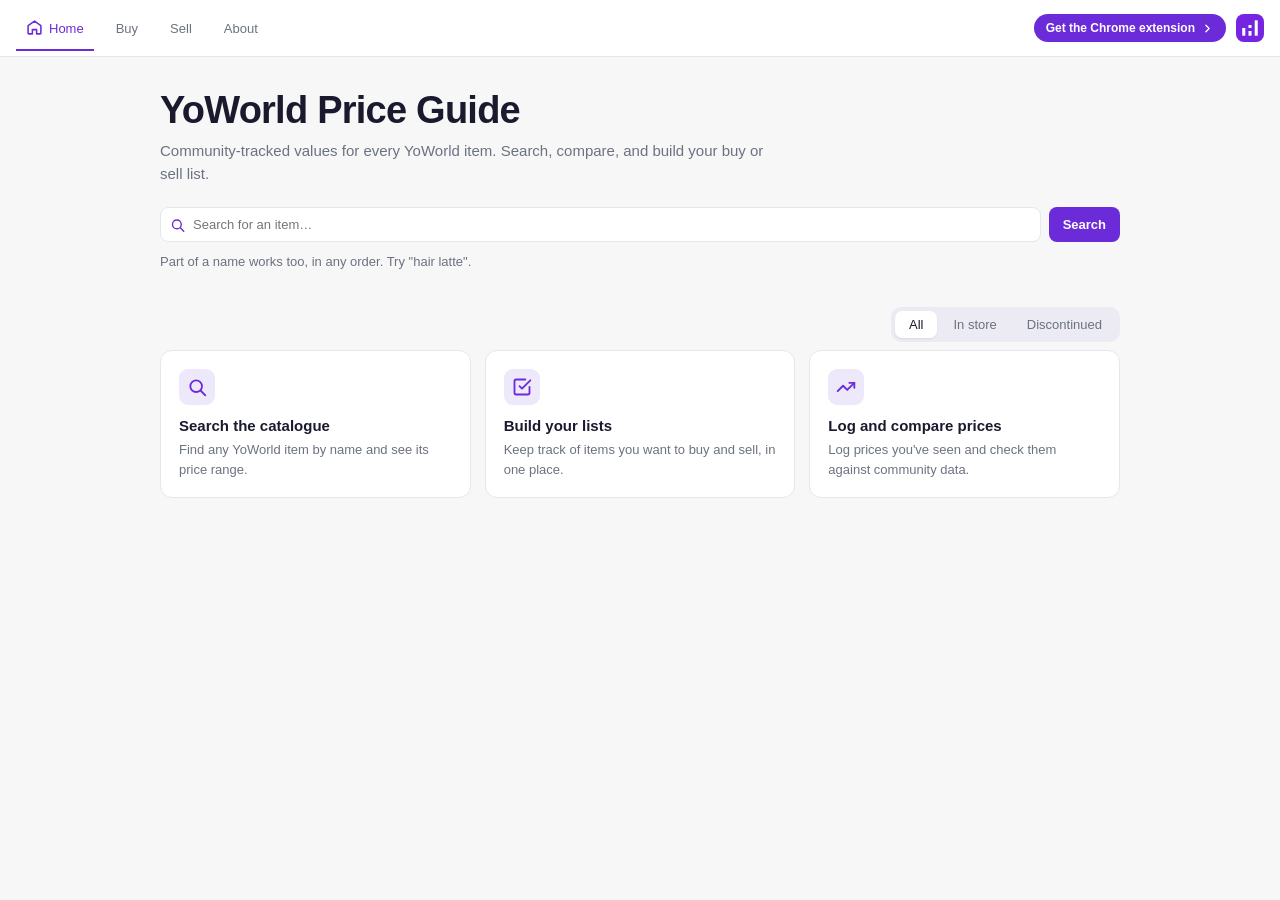
==== index.html @ 161c9d7c "Add files via upload" ====
<!DOCTYPE html>
<html lang="en">
<head>
  <meta charset="UTF-8" />
  <meta name="viewport" content="width=device-width, initial-scale=1.0" />
  <title>YoWorld Price Guide | YoWorld Item Prices and Trading</title>
  <meta name="description" content="YoWorld Price Guide: look up YoWorld item prices, see what items are trading for, and build your YoWorld buy and sell lists." />
  <meta name="keywords" content="YoWorld, YoWorld info, YoWorld price guide, YoWorld prices, YoWorld item values, YoWorld price checker, YoWorld trading, YoWorld buy and sell" />
  <meta name="theme-color" content="#6c2bd9" />
  <meta property="og:title" content="YoWorld Price Guide" />
  <meta property="og:description" content="Look up YoWorld item prices, see what items are trading for, and build your buy and sell lists." />
  <meta property="og:type" content="website" />
  <meta property="og:image" content="icons/logo-192.png" />
  <meta name="twitter:card" content="summary" />
  <link rel="icon" href="icons/logo-48.png" sizes="48x48" type="image/png" />
  <link rel="icon" href="icons/logo.svg" type="image/svg+xml" />
  <link rel="icon" href="icons/logo-192.png" sizes="192x192" type="image/png" />
  <link rel="apple-touch-icon" href="icons/logo-192.png" />
  <link rel="stylesheet" href="style.css" />
  <link rel="stylesheet" href="site.css" />
</head>
<body data-page="search">

  <header>
    <nav>
      <a class="tab active" data-tab="search" href="index.html" title="Home">
        <svg viewBox="0 0 24 24" fill="none" stroke="currentColor" stroke-width="2.2" stroke-linecap="round" stroke-linejoin="round" style="margin-right:6px"><path d="M3 9.5L12 3l9 6.5V20a1 1 0 0 1-1 1h-5v-6h-6v6H4a1 1 0 0 1-1-1z"/></svg>
        Home
      </a>
      <a class="tab" data-tab="buy" href="buy.html">
        Buy
        <span class="tab-badge hidden" id="header-buy-count">0</span>
      </a>
      <a class="tab" data-tab="sell" href="sell.html">
        Sell
        <span class="tab-badge hidden" id="header-sell-count">0</span>
      </a>
      <a class="tab" data-tab="info" href="about.html">About</a>
    </nav>
    <div class="header-actions">
      <button id="close-btn" title="Close">✕</button>
    </div>
    <a class="extension-cta" href="https://chromewebstore.google.com/detail/yoworld-price-tracker/igjnolfolimleiaifpfkighmebpeecmc?hl=en-GB&utm_source=ext_sidebar" target="_blank" rel="noopener">
      Get the Chrome extension
      <svg viewBox="0 0 24 24" fill="none" stroke="currentColor" stroke-width="2.4" stroke-linecap="round" stroke-linejoin="round" width="13" height="13"><polyline points="9 18 15 12 9 6"/></svg>
    </a>
    <img class="site-logo" src="icons/logo.svg" alt="YoWorld Price Guide logo" />

  </header>

  <div id="price-request-banner" class="price-request-banner hidden"></div>
  <div id="submit-reminder-banner" class="price-request-banner hidden"></div>

  <main>

    <!-- SEARCH TAB -->
    <div class="tab-content active" id="tab-search">
      <section class="landing">
        <div class="hero">
          <h1 class="hero-title">YoWorld Price Guide</h1>
          <p class="hero-sub">Community-tracked values for every YoWorld item. Search, compare, and build your buy or sell list.</p>
          <div class="search-box">
            <div class="input-wrap">
              <svg class="input-icon" viewBox="0 0 24 24" fill="none" stroke="#6c2bd9" stroke-width="2.2" stroke-linecap="round" stroke-linejoin="round"><circle cx="11" cy="11" r="7"/><line x1="16.5" y1="16.5" x2="22" y2="22"/></svg>
              <input id="search-input" type="text" placeholder="Search for an item…" />
            </div>
            <button id="search-btn">Search</button>
          </div>
          <p class="hero-hint">Part of a name works too, in any order. Try "hair latte".</p>
        </div>

        <div class="search-filter-row" style="margin-top:14px">
          <div class="segmented" role="group" aria-label="Filter by store status">
            <button class="segmented-opt active" data-action="search-status" data-status="all">All</button>
            <button class="segmented-opt" data-action="search-status" data-status="instore">In store</button>
            <button class="segmented-opt" data-action="search-status" data-status="discontinued">Discontinued</button>
          </div>
        </div>
        <div class="landing-features">
          <div class="feature-card">
            <span class="feature-icon">
              <svg viewBox="0 0 24 24" fill="none" stroke="currentColor" stroke-width="2.2" stroke-linecap="round" stroke-linejoin="round" width="20" height="20"><circle cx="11" cy="11" r="7"/><line x1="16.5" y1="16.5" x2="22" y2="22"/></svg>
            </span>
            <h3>Search the catalogue</h3>
            <p>Find any YoWorld item by name and see its price range.</p>
          </div>
          <div class="feature-card">
            <span class="feature-icon">
              <svg viewBox="0 0 24 24" fill="none" stroke="currentColor" stroke-width="2.2" stroke-linecap="round" stroke-linejoin="round" width="20" height="20"><path d="M9 11l3 3L22 4"/><path d="M21 12v7a2 2 0 0 1-2 2H5a2 2 0 0 1-2-2V5a2 2 0 0 1 2-2h11"/></svg>
            </span>
            <h3>Build your lists</h3>
            <p>Keep track of items you want to buy and sell, in one place.</p>
          </div>
          <div class="feature-card">
            <span class="feature-icon">
              <svg viewBox="0 0 24 24" fill="none" stroke="currentColor" stroke-width="2.2" stroke-linecap="round" stroke-linejoin="round" width="20" height="20"><polyline points="22 7 13.5 15.5 8.5 10.5 2 17"/><polyline points="16 7 22 7 22 13"/></svg>
            </span>
            <h3>Log and compare prices</h3>
            <p>Log prices you've seen and check them against community data.</p>
          </div>
        </div>

        <div class="pagination" id="pagination-top" style="margin-top:14px"></div>
        <div class="cards" id="search-results" style="margin-top:14px"></div>
        <div class="pagination" id="pagination"></div>
      </section>
    </div>

    <!-- BUY TAB -->
    <div class="tab-content" id="tab-buy">
      <section>
        <h2>Buy <span class="count-badge" id="buy-count">0</span></h2>
        <p class="subtitle">Items you are looking to buy.</p>
        <div id="buy-price-summary"></div>
        <div class="filter-row">
          <div class="search-box" style="flex:1">
            <div class="input-wrap">
              <svg class="input-icon" viewBox="0 0 24 24" fill="none" stroke="#6c2bd9" stroke-width="2.2" stroke-linecap="round" stroke-linejoin="round"><circle cx="11" cy="11" r="7"/><line x1="16.5" y1="16.5" x2="22" y2="22"/></svg>
              <input id="buy-search" type="text" placeholder="Filter…" />
            </div>
          </div>
          <button type="button" id="buy-filter-btn" class="filter-btn" title="Open filters">
            <svg viewBox="0 0 24 24" fill="none" stroke="currentColor" stroke-width="2" stroke-linecap="round" stroke-linejoin="round" width="16" height="16"><polygon points="22 3 2 3 10 12.46 10 19 14 21 14 12.46 22 3"/></svg>
            <span id="buy-filter-count" class="filter-count hidden">0</span>
          </button>
        </div>
        <div id="buy-filter-panel" class="filter-panel hidden">
          <div class="filter-panel-header">
            <h3>Filters</h3>
            <button type="button" id="buy-filter-close" class="filter-close-btn" title="Close">✕</button>
          </div>
          <div class="filter-panel-content">
            <div class="filter-section">
              <h4>Sort</h4>
              <label class="filter-option">
                <input type="radio" name="buy-sort-option" value="none" data-action="set-sort-option" checked />
                <span>None</span>
              </label>
              <label class="filter-option">
                <input type="radio" name="buy-sort-option" value="category" data-action="set-sort-option" />
                <span>By Category</span>
              </label>
            </div>
            <div class="filter-section">
              <h4>In Store</h4>
              <label class="filter-option">
                <input type="radio" name="buy-instore" value="" checked />
                <span>All</span>
              </label>
              <label class="filter-option">
                <input type="radio" name="buy-instore" value="true" />
                <span>In Store</span>
              </label>
              <label class="filter-option">
                <input type="radio" name="buy-instore" value="false" />
                <span>Not In Store</span>
              </label>
            </div>
            <div class="filter-section">
              <h4>Categories</h4>
              <div id="buy-category-filter-menu" class="category-filter-menu-inline"></div>
            </div>
          </div>
        </div>
        <select id="buy-category" class="sort-select" style="width:100%;margin-bottom:14px;display:none;"></select>
        <label id="select-all-row-buy" class="select-all-row hidden">
          <input type="checkbox" id="select-all-buy-checkbox" data-action="select-all-buy" />
          Select all
        </label>
        <div class="pagination" id="buy-pagination-top"></div>
        <div class="cards" id="buy-cards"></div>
        <div class="pagination" id="buy-pagination"></div>

      </section>
      <div id="paintboard-bar-buy" class="paintboard-bar">
          <div class="paintboard-sidebar-title">Export</div>
          <div class="format-options">
            <label class="format-option">
              <input type="radio" name="export-format-buy" value="board" data-action="set-export-format" data-list="buy" checked />
              <span class="format-option-title">Paintboard</span>
              <span class="format-option-desc">390 × 260</span>
            </label>
            <label class="format-option">
              <input type="radio" name="export-format-buy" value="facebook" data-action="set-export-format" data-list="buy" />
              <span class="format-option-title">FB Post</span>
              <span class="format-option-desc">1080 × 1350</span>
            </label>
          </div>
          <div id="paintboard-preview-panel-buy" class="paintboard-preview-panel hidden">
            <div id="export-buy-status" class="export-list-status">Select items to export</div>
            <div class="export-preview-wrap">
              <iframe id="export-preview-buy" class="export-preview-frame" title="Export preview"></iframe>
              <div id="export-preview-empty-buy" class="export-preview-empty">Select items to preview the board</div>
            </div>
            <div id="export-preview-more-buy" class="export-preview-more" hidden></div>
          </div>
          <button class="paintboard-bar-close" data-action="close-paintboard-buy" title="Close">
            <svg viewBox="0 0 24 24" fill="none" stroke="currentColor" stroke-width="2.4" stroke-linecap="round" stroke-linejoin="round" width="12" height="12"><polyline points="9 18 15 12 9 6"/></svg>
          </button>
          <button class="paintboard-expand-btn" data-action="toggle-paintboard-buy" title="Expand export">
            <svg viewBox="0 0 24 24" fill="none" stroke="currentColor" stroke-width="2.4" stroke-linecap="round" stroke-linejoin="round" width="12" height="12"><polyline points="15 18 9 12 15 6"/></svg>
          </button>
          <div class="bg-picker">
            <button id="bulk-card-bg-btn-buy" class="bg-swatch-main" data-action="toggle-bg-picker" title="Bulk edit card backgrounds">C</button>
            <div id="bulk-card-bg-menu-buy" class="bg-picker-menu bg-picker-menu--list hidden"></div>
          </div>
          <div class="bg-picker">
            <button id="export-background-btn-buy" class="bg-swatch-main" data-action="toggle-bg-picker" title="Background">Bg</button>
            <div id="export-background-menu-buy" class="bg-picker-menu bg-picker-menu--list hidden"></div>
          </div>
          <div class="bg-picker">
            <button id="export-badge-color-btn-buy" class="bg-swatch-main" data-action="toggle-bg-picker" title="Text colour">T</button>
            <div id="export-badge-color-menu-buy" class="bg-picker-menu bg-picker-menu--list hidden"></div>
          </div>
          <div class="bg-picker">
            <button id="export-effect-btn-buy" class="font-swatch-main" data-action="toggle-bg-picker" title="Glow">
              <svg viewBox="0 0 24 24" fill="none" stroke="currentColor" stroke-width="2" stroke-linecap="round" stroke-linejoin="round" width="11" height="11"><path d="M15 14c.2-1 .7-1.7 1.5-2.5 1-.9 1.5-2.2 1.5-3.5A6 6 0 0 0 6 8c0 1 .2 2.2 1.5 3.5.7.7 1.3 1.5 1.5 2.5"/><path d="M9 18h6"/><path d="M10 22h4"/></svg>
            </button>
            <div id="export-effect-menu-buy" class="bg-picker-menu bg-picker-menu--list hidden"></div>
          </div>
          <div class="bg-picker">
            <button id="export-border-btn-buy" class="font-swatch-main" data-action="toggle-bg-picker" title="Border">
              <svg viewBox="0 0 24 24" fill="none" stroke="currentColor" stroke-width="2" stroke-linecap="round" stroke-linejoin="round" width="11" height="11"><rect x="3" y="3" width="18" height="18" rx="6"/></svg>
            </button>
            <div id="export-border-menu-buy" class="bg-picker-menu bg-picker-menu--list hidden"></div>
          </div>
          <div class="bg-picker">
            <button id="export-font-btn-buy" class="font-swatch-main" data-action="toggle-bg-picker" title="Export font">Aa</button>
            <div id="export-font-menu-buy" class="bg-picker-menu hidden"></div>
          </div>
          <div id="export-count-picker-buy" class="bg-picker">
            <button id="export-count-btn-buy" class="font-swatch-main" data-action="toggle-bg-picker" title="Items per board">6</button>
            <div id="export-count-menu-buy" class="bg-picker-menu hidden"></div>
          </div>
          <div class="bg-picker">
            <button id="export-settings-btn-buy" class="font-swatch-main" data-action="toggle-bg-picker" title="Export settings">
              <svg viewBox="0 0 24 24" fill="none" stroke="currentColor" stroke-width="2" stroke-linecap="round" stroke-linejoin="round" width="11" height="11"><circle cx="12" cy="12" r="3"/><path d="M19.4 15a1.65 1.65 0 0 0 .33 1.82l.06.06a2 2 0 0 1-2.83 2.83l-.06-.06a1.65 1.65 0 0 0-1.82-.33 1.65 1.65 0 0 0-1 1.51V21a2 2 0 0 1-4 0v-.09A1.65 1.65 0 0 0 9 19.4a1.65 1.65 0 0 0-1.82.33l-.06.06a2 2 0 0 1-2.83-2.83l.06-.06A1.65 1.65 0 0 0 4.68 15a1.65 1.65 0 0 0-1.51-1H3a2 2 0 0 1 0-4h.09A1.65 1.65 0 0 0 4.6 9a1.65 1.65 0 0 0-.33-1.82l-.06-.06a2 2 0 0 1 2.83-2.83l.06.06A1.65 1.65 0 0 0 9 4.68a1.65 1.65 0 0 0 1-1.51V3a2 2 0 0 1 4 0v.09a1.65 1.65 0 0 0 1 1.51 1.65 1.65 0 0 0 1.82-.33l.06-.06a2 2 0 0 1 2.83 2.83l-.06.06A1.65 1.65 0 0 0 19.4 9a1.65 1.65 0 0 0 1.51 1H21a2 2 0 0 1 0 4h-.09a1.65 1.65 0 0 0-1.51 1z"/></svg>
            </button>
            <div id="export-settings-menu-buy" class="bg-picker-menu bg-picker-menu--list hidden">
              <label class="export-settings-row">
                <input type="checkbox" id="export-show-badge-buy" data-action="set-export-show-badge" checked />
                Show buy/sell badge
              </label>
            </div>
          </div>
          <div class="paintboard-footer">
              <button id="export-buy-png-btn" class="paintboard-export-btn" data-action="export-buy-png" disabled>
              <svg viewBox="0 0 24 24" fill="none" stroke="currentColor" stroke-width="2.2" stroke-linecap="round" stroke-linejoin="round"><path d="M12 2C6.5 2 2 6.5 2 12s4.5 10 10 10c.926 0 1.648-.746 1.648-1.688 0-.437-.18-.835-.437-1.125-.29-.289-.438-.652-.438-1.125a1.64 1.64 0 0 1 1.668-1.668h1.996c3.051 0 5.555-2.503 5.555-5.554C21.965 6.012 17.461 2 12 2z"/><circle cx="6.5" cy="11.5" r="1.5" fill="currentColor" stroke="none"/><circle cx="9.5" cy="7.5" r="1.5" fill="currentColor" stroke="none"/><circle cx="14.5" cy="7.5" r="1.5" fill="currentColor" stroke="none"/><circle cx="17.5" cy="11.5" r="1.5" fill="currentColor" stroke="none"/></svg>
              <span id="export-buy-label">Export</span>
            </button>
          </div>
        </div>
    </div>

    <!-- SELL TAB -->
    <div class="tab-content" id="tab-sell">
      <section>
        <h2>Sell <span class="count-badge" id="sell-count">0</span></h2>
        <p class="subtitle">Items you are looking to sell.</p>
        <div id="sell-price-summary"></div>
        <div class="filter-row">
          <div class="search-box" style="flex:1">
            <div class="input-wrap">
              <svg class="input-icon" viewBox="0 0 24 24" fill="none" stroke="#6c2bd9" stroke-width="2.2" stroke-linecap="round" stroke-linejoin="round"><circle cx="11" cy="11" r="7"/><line x1="16.5" y1="16.5" x2="22" y2="22"/></svg>
              <input id="sell-search" type="text" placeholder="Filter…" />
            </div>
          </div>
          <button type="button" id="sell-filter-btn" class="filter-btn" title="Open filters">
            <svg viewBox="0 0 24 24" fill="none" stroke="currentColor" stroke-width="2" stroke-linecap="round" stroke-linejoin="round" width="16" height="16"><polygon points="22 3 2 3 10 12.46 10 19 14 21 14 12.46 22 3"/></svg>
            <span id="sell-filter-count" class="filter-count hidden">0</span>
          </button>
        </div>
        <div id="sell-filter-panel" class="filter-panel hidden">
          <div class="filter-panel-header">
            <h3>Filters</h3>
            <button type="button" id="sell-filter-close" class="filter-close-btn" title="Close">✕</button>
          </div>
          <div class="filter-panel-content">
            <div class="filter-section">
              <h4>Sort</h4>
              <label class="filter-option">
                <input type="radio" name="sell-sort-option" value="none" data-action="set-sort-option" checked />
                <span>None</span>
              </label>
              <label class="filter-option">
                <input type="radio" name="sell-sort-option" value="category" data-action="set-sort-option" />
                <span>By Category</span>
              </label>
            </div>
            <div class="filter-section">
              <h4>In Store</h4>
              <label class="filter-option">
                <input type="radio" name="sell-instore" value="" checked />
                <span>All</span>
              </label>
              <label class="filter-option">
                <input type="radio" name="sell-instore" value="true" />
                <span>In Store</span>
              </label>
              <label class="filter-option">
                <input type="radio" name="sell-instore" value="false" />
                <span>Not In Store</span>
              </label>
            </div>
            <div class="filter-section">
              <h4>Categories</h4>
              <div id="sell-category-filter-menu" class="category-filter-menu-inline"></div>
            </div>
          </div>
        </div>
        <select id="sell-category" class="sort-select" style="width:100%;margin-bottom:14px;display:none;"></select>
        <label id="select-all-row-sell" class="select-all-row hidden">
          <input type="checkbox" id="select-all-sell-checkbox" data-action="select-all-sell" />
          Select all
        </label>
        <div class="pagination" id="sell-pagination-top"></div>
        <div class="cards" id="sell-cards"></div>
        <div class="pagination" id="sell-pagination"></div>

      </section>
      <div id="paintboard-bar-sell" class="paintboard-bar">
          <div class="paintboard-sidebar-title">Export</div>
          <div class="format-options">
            <label class="format-option">
              <input type="radio" name="export-format-sell" value="board" data-action="set-export-format" data-list="sell" checked />
              <span class="format-option-title">Paintboard</span>
              <span class="format-option-desc">390 × 260</span>
            </label>
            <label class="format-option">
              <input type="radio" name="export-format-sell" value="facebook" data-action="set-export-format" data-list="sell" />
              <span class="format-option-title">FB Post</span>
              <span class="format-option-desc">1080 × 1350</span>
            </label>
          </div>
          <div id="paintboard-preview-panel-sell" class="paintboard-preview-panel hidden">
            <div id="export-sell-status" class="export-list-status">Select items to export</div>
            <div class="export-preview-wrap">
              <iframe id="export-preview-sell" class="export-preview-frame" title="Export preview"></iframe>
              <div id="export-preview-empty-sell" class="export-preview-empty">Select items to preview the board</div>
            </div>
            <div id="export-preview-more-sell" class="export-preview-more" hidden></div>
          </div>
          <button class="paintboard-bar-close" data-action="close-paintboard-sell" title="Close">
            <svg viewBox="0 0 24 24" fill="none" stroke="currentColor" stroke-width="2.4" stroke-linecap="round" stroke-linejoin="round" width="12" height="12"><polyline points="9 18 15 12 9 6"/></svg>
          </button>
          <button class="paintboard-expand-btn" data-action="toggle-paintboard-sell" title="Expand export">
            <svg viewBox="0 0 24 24" fill="none" stroke="currentColor" stroke-width="2.4" stroke-linecap="round" stroke-linejoin="round" width="12" height="12"><polyline points="15 18 9 12 15 6"/></svg>
          </button>
          <div class="bg-picker">
            <button id="bulk-card-bg-btn-sell" class="bg-swatch-main" data-action="toggle-bg-picker" title="Bulk edit card backgrounds">C</button>
            <div id="bulk-card-bg-menu-sell" class="bg-picker-menu bg-picker-menu--list hidden"></div>
          </div>
          <div class="bg-picker">
            <button id="export-background-btn-sell" class="bg-swatch-main" data-action="toggle-bg-picker" title="Background">Bg</button>
            <div id="export-background-menu-sell" class="bg-picker-menu bg-picker-menu--list hidden"></div>
          </div>
          <div class="bg-picker">
            <button id="export-badge-color-btn-sell" class="bg-swatch-main" data-action="toggle-bg-picker" title="Text colour">T</button>
            <div id="export-badge-color-menu-sell" class="bg-picker-menu bg-picker-menu--list hidden"></div>
          </div>
          <div class="bg-picker">
            <button id="export-effect-btn-sell" class="font-swatch-main" data-action="toggle-bg-picker" title="Glow">
              <svg viewBox="0 0 24 24" fill="none" stroke="currentColor" stroke-width="2" stroke-linecap="round" stroke-linejoin="round" width="11" height="11"><path d="M15 14c.2-1 .7-1.7 1.5-2.5 1-.9 1.5-2.2 1.5-3.5A6 6 0 0 0 6 8c0 1 .2 2.2 1.5 3.5.7.7 1.3 1.5 1.5 2.5"/><path d="M9 18h6"/><path d="M10 22h4"/></svg>
            </button>
            <div id="export-effect-menu-sell" class="bg-picker-menu bg-picker-menu--list hidden"></div>
          </div>
          <div class="bg-picker">
            <button id="export-border-btn-sell" class="font-swatch-main" data-action="toggle-bg-picker" title="Border">
              <svg viewBox="0 0 24 24" fill="none" stroke="currentColor" stroke-width="2" stroke-linecap="round" stroke-linejoin="round" width="11" height="11"><rect x="3" y="3" width="18" height="18" rx="6"/></svg>
            </button>
            <div id="export-border-menu-sell" class="bg-picker-menu bg-picker-menu--list hidden"></div>
          </div>
          <div class="bg-picker">
            <button id="export-font-btn-sell" class="font-swatch-main" data-action="toggle-bg-picker" title="Export font">Aa</button>
            <div id="export-font-menu-sell" class="bg-picker-menu hidden"></div>
          </div>
          <div id="export-count-picker-sell" class="bg-picker">
            <button id="export-count-btn-sell" class="font-swatch-main" data-action="toggle-bg-picker" title="Items per board">6</button>
            <div id="export-count-menu-sell" class="bg-picker-menu hidden"></div>
          </div>
          <div class="bg-picker">
            <button id="export-settings-btn-sell" class="font-swatch-main" data-action="toggle-bg-picker" title="Export settings">
              <svg viewBox="0 0 24 24" fill="none" stroke="currentColor" stroke-width="2" stroke-linecap="round" stroke-linejoin="round" width="11" height="11"><circle cx="12" cy="12" r="3"/><path d="M19.4 15a1.65 1.65 0 0 0 .33 1.82l.06.06a2 2 0 0 1-2.83 2.83l-.06-.06a1.65 1.65 0 0 0-1.82-.33 1.65 1.65 0 0 0-1 1.51V21a2 2 0 0 1-4 0v-.09A1.65 1.65 0 0 0 9 19.4a1.65 1.65 0 0 0-1.82.33l-.06.06a2 2 0 0 1-2.83-2.83l.06-.06A1.65 1.65 0 0 0 4.68 15a1.65 1.65 0 0 0-1.51-1H3a2 2 0 0 1 0-4h.09A1.65 1.65 0 0 0 4.6 9a1.65 1.65 0 0 0-.33-1.82l-.06-.06a2 2 0 0 1 2.83-2.83l.06.06A1.65 1.65 0 0 0 9 4.68a1.65 1.65 0 0 0 1-1.51V3a2 2 0 0 1 4 0v.09a1.65 1.65 0 0 0 1 1.51 1.65 1.65 0 0 0 1.82-.33l.06-.06a2 2 0 0 1 2.83 2.83l-.06.06A1.65 1.65 0 0 0 19.4 9a1.65 1.65 0 0 0 1.51 1H21a2 2 0 0 1 0 4h-.09a1.65 1.65 0 0 0-1.51 1z"/></svg>
            </button>
            <div id="export-settings-menu-sell" class="bg-picker-menu bg-picker-menu--list hidden">
              <label class="export-settings-row">
                <input type="checkbox" id="export-show-badge-sell" data-action="set-export-show-badge" checked />
                Show buy/sell badge
              </label>
            </div>
          </div>
          <div class="paintboard-footer">
              <button id="export-sell-png-btn" class="paintboard-export-btn" data-action="export-sell-png" disabled>
              <svg viewBox="0 0 24 24" fill="none" stroke="currentColor" stroke-width="2.2" stroke-linecap="round" stroke-linejoin="round"><path d="M12 2C6.5 2 2 6.5 2 12s4.5 10 10 10c.926 0 1.648-.746 1.648-1.688 0-.437-.18-.835-.437-1.125-.29-.289-.438-.652-.438-1.125a1.64 1.64 0 0 1 1.668-1.668h1.996c3.051 0 5.555-2.503 5.555-5.554C21.965 6.012 17.461 2 12 2z"/><circle cx="6.5" cy="11.5" r="1.5" fill="currentColor" stroke="none"/><circle cx="9.5" cy="7.5" r="1.5" fill="currentColor" stroke="none"/><circle cx="14.5" cy="7.5" r="1.5" fill="currentColor" stroke="none"/><circle cx="17.5" cy="11.5" r="1.5" fill="currentColor" stroke="none"/></svg>
              <span id="export-sell-label">Export</span>
            </button>
          </div>
        </div>
    </div>

    <!-- INFO TAB -->
    <div class="tab-content" id="tab-info">
      <div class="info-wrap">

        <p class="info-title">About</p>
        <p class="info-sub">Keep track of item prices yourself and see prices reviewed by trusted moderators. Build buy and sell lists, log prices as you find them, and use community data to get a clearer picture of what items are worth.</p>

        <div class="info-card">
          <button class="acc-btn" data-action="info-accordion" aria-expanded="false">
            <span class="acc-icon">
              <svg viewBox="0 0 24 24" fill="none" stroke="currentColor" stroke-width="2" stroke-linecap="round" stroke-linejoin="round" width="15" height="15"><line x1="8" y1="6" x2="21" y2="6"/><line x1="8" y1="12" x2="21" y2="12"/><line x1="8" y1="18" x2="21" y2="18"/><line x1="3" y1="6" x2="3.01" y2="6"/><line x1="3" y1="12" x2="3.01" y2="12"/><line x1="3" y1="18" x2="3.01" y2="18"/></svg>
            </span>
            <span class="acc-label">Features</span>
            <svg class="acc-chevron" viewBox="0 0 24 24" fill="none" stroke="currentColor" stroke-width="2.5" stroke-linecap="round" stroke-linejoin="round" width="16" height="16"><polyline points="6 9 12 15 18 9"/></svg>
          </button>
          <div class="acc-body">
            <div class="acc-body-inner">
              <ul class="feature-list">
                <li><span class="feat-dot"></span><span>Search the YoWorld item catalogue</span></li>
                <li><span class="feat-dot"></span><span>Track items on your buy &amp; sell lists</span></li>
                <li><span class="feat-dot"></span><span>Log prices manually and view history charts</span></li>
                <li><span class="feat-dot"></span><span>See prices reviewed by trusted moderators</span></li>
              </ul>
            </div>
          </div>
        </div>

        <div class="info-card">
          <button class="acc-btn" data-action="info-accordion" aria-expanded="false">
            <span class="acc-icon">
              <svg viewBox="0 0 24 24" fill="none" stroke="currentColor" stroke-width="2" stroke-linecap="round" stroke-linejoin="round" width="15" height="15"><line x1="12" y1="1" x2="12" y2="23"/><path d="M17 5H9.5a3.5 3.5 0 0 0 0 7h5a3.5 3.5 0 0 1 0 7H6"/></svg>
            </span>
            <span class="acc-label">How prices are calculated</span>
            <svg class="acc-chevron" viewBox="0 0 24 24" fill="none" stroke="currentColor" stroke-width="2.5" stroke-linecap="round" stroke-linejoin="round" width="16" height="16"><polyline points="6 9 12 15 18 9"/></svg>
          </button>
          <div class="acc-body">
            <div class="acc-body-inner">
              <div class="faq-item">
                <p class="faq-q">Where does the price data come from?</p>
                <p class="faq-a">Prices are calculated using real trade data logged by community members and approved by moderators.</p>
              </div>
              <div class="faq-item">
                <p class="faq-q">How is the price range worked out?</p>
                <p class="faq-a">Once enough logs are approved, the min and max are calculated from actual trades, trimming extreme outliers so one unusually high or low trade doesn't skew the guide.</p>
              </div>
              <div class="faq-item">
                <p class="faq-q">How accurate is it?</p>
                <p class="faq-a">The more price logs an item has, the more accurate its range. Items with few logs may show a wider or less reliable range.</p>
              </div>
            </div>
          </div>
        </div>

        <div class="info-card">
          <button class="acc-btn" data-action="info-accordion" aria-expanded="false">
            <span class="acc-icon">
              <svg viewBox="0 0 24 24" fill="none" stroke="currentColor" stroke-width="2" stroke-linecap="round" stroke-linejoin="round" width="15" height="15"><polyline points="16 18 22 12 16 6"/><polyline points="8 6 2 12 8 18"/></svg>
            </span>
            <span class="acc-label">Built on fan-made tools</span>
            <svg class="acc-chevron" viewBox="0 0 24 24" fill="none" stroke="currentColor" stroke-width="2.5" stroke-linecap="round" stroke-linejoin="round" width="16" height="16"><polyline points="6 9 12 15 18 9"/></svg>
          </button>
          <div class="acc-body">
            <div class="acc-body-inner">
              <p class="info-body">This extension is built using community-made tools and unofficial resources. Neither the item data nor prices shown are official information from BVG.</p>
            </div>
          </div>
        </div>

        <div class="info-card">
          <button class="acc-btn" data-action="info-accordion" aria-expanded="false">
            <span class="acc-icon acc-icon--warn">
              <svg viewBox="0 0 24 24" fill="none" stroke="currentColor" stroke-width="2" stroke-linecap="round" stroke-linejoin="round" width="15" height="15"><path d="M10.29 3.86L1.82 18a2 2 0 0 0 1.71 3h16.94a2 2 0 0 0 1.71-3L13.71 3.86a2 2 0 0 0-3.42 0z"/><line x1="12" y1="9" x2="12" y2="13"/><line x1="12" y1="17" x2="12.01" y2="17"/></svg>
            </span>
            <span class="acc-label">Not affiliated with BVG</span>
            <svg class="acc-chevron" viewBox="0 0 24 24" fill="none" stroke="currentColor" stroke-width="2.5" stroke-linecap="round" stroke-linejoin="round" width="16" height="16"><polyline points="6 9 12 15 18 9"/></svg>
          </button>
          <div class="acc-body">
            <div class="acc-body-inner">
              <p class="warn-body">This is an unofficial fan-made tool. It is not affiliated with, endorsed by, or connected to Big Viking Games in any way. YoWorld and all related assets are property of Big Viking Games.</p>
            </div>
          </div>
        </div>

        <div class="info-card">
          <button class="acc-btn" data-action="info-accordion" aria-expanded="false">
            <span class="acc-icon acc-icon--danger">
              <svg viewBox="0 0 24 24" fill="none" stroke="currentColor" stroke-width="2" stroke-linecap="round" stroke-linejoin="round" width="15" height="15"><circle cx="12" cy="12" r="10"/><line x1="12" y1="16" x2="12" y2="12"/><line x1="12" y1="8" x2="12.01" y2="8"/></svg>
            </span>
            <span class="acc-label">Disclaimer</span>
            <svg class="acc-chevron" viewBox="0 0 24 24" fill="none" stroke="currentColor" stroke-width="2.5" stroke-linecap="round" stroke-linejoin="round" width="16" height="16"><polyline points="6 9 12 15 18 9"/></svg>
          </button>
          <div class="acc-body">
            <div class="acc-body-inner">
              <p class="danger-body">All prices are estimates logged and reviewed by community members and may not reflect actual in-game values. Always use your own judgement when trading.</p>
            </div>
          </div>
        </div>

        <div class="info-version-row">
          <span class="info-version-label">Version</span>
          <span class="info-version-val">v1.7</span>
        </div>

      </div>
    </div>

  </main>

  <!-- DETAIL PAGE -->
  <div id="detail-page" class="detail-page hidden">
    <div class="detail-header">
      <div id="detail-header-actions" style="display:flex;gap:6px"></div>
      <button id="detail-close-btn" title="Close">✕</button>
    </div>
    <div id="detail-body" class="detail-body"></div>
  </div>

  <script src="site-storage.js"></script>
  <script src="app.js"></script>
</body>
</html>
---- style.css ----
* {
  margin: 0;
  padding: 0;
  box-sizing: border-box;
}

:root {
  --purple: #6c2bd9;
  --purple-light: #ede9fb;
  --purple-mid: #7c3aed;
  --text: #1a1a2e;
  --muted: #6b7280;
  --border: #e5e7eb;
  --bg: #F8F7F7;
  --surface: #ffffff;
}

html, body {
  width: 100%;
  height: 100%;
  background: var(--bg);
  font-family: -apple-system, BlinkMacSystemFont, "Segoe UI", sans-serif;
  color: var(--text);
  font-size: 14px;
  overflow-x: hidden;
}

/* ── HEADER ── */
header {
  display: flex;
  align-items: center;
  gap: 10px;
  padding: 14px 16px 0;
  background: var(--surface);
  justify-content: space-between;
  position: fixed;
  top: 0;
  left: 0;
  right: 0;
  z-index: 60;
  border-bottom: 1px solid var(--border);
}

#close-btn,
#detail-close-btn {
  background: none;
  border: none;
  cursor: pointer;
  font-size: 14px;
  color: var(--muted);
  border-radius: 6px;
  line-height: 1;
  flex-shrink: 0;
}

#close-btn {
  padding: 4px 6px 16px;
  align-self: flex-start;
}

#detail-close-btn {
  padding: 4px 6px;
}

#close-btn:hover,
#detail-close-btn:hover {
  background: var(--border);
  color: var(--text);
}

.header-actions {
  display: flex;
  align-items: flex-start;
  gap: 2px;
  flex-shrink: 0;
}

/* ── PRICE REQUEST BANNER ── */
.price-request-banner {
  display: flex;
  align-items: center;
  justify-content: space-between;
  gap: 10px;
  padding: 10px 16px;
  background: var(--purple-light);
  border-bottom: 1px solid var(--border);
}

.price-request-banner.hidden {
  display: none;
}

.price-request-banner-text {
  font-size: 13px;
  font-weight: 500;
  color: var(--purple);
  line-height: 1.4;
}

.price-request-banner-link {
  background: none;
  border: none;
  cursor: pointer;
  font: inherit;
  font-weight: 500;
  color: var(--purple);
  text-align: left;
  padding: 0;
}

.price-request-banner-link:hover {
  text-decoration: underline;
}

.price-request-banner-arrow {
  font-weight: 700;
}

.price-request-banner-item {
  background: none;
  border: none;
  cursor: pointer;
  font: inherit;
  font-weight: 600;
  color: var(--purple);
  padding: 0;
  text-decoration: underline;
}

.price-request-banner-dismiss {
  background: none;
  border: none;
  cursor: pointer;
  font-size: 13px;
  color: var(--purple);
  padding: 2px 6px;
  border-radius: 6px;
  line-height: 1;
  flex-shrink: 0;
}

.price-request-banner-dismiss:hover {
  background: rgba(108, 43, 217, 0.15);
}

.submit-reminder-actions {
  display: flex;
  align-items: center;
  gap: 8px;
  flex-shrink: 0;
}

.submit-reminder-btn {
  background: var(--purple);
  color: #fff;
  border: none;
  border-radius: 6px;
  padding: 6px 12px;
  font-size: 12px;
  font-weight: 600;
  cursor: pointer;
  white-space: nowrap;
}

.submit-reminder-btn:hover { opacity: 0.85; }
.submit-reminder-btn:disabled { opacity: 0.5; cursor: not-allowed; }

nav {
  display: flex;
  gap: 12px;
}

.tab {
  background: none;
  border: none;
  cursor: pointer;
  font-size: 13px;
  font-weight: 500;
  color: var(--muted);
  padding: 0 10px 12px;
  border-bottom: 2px solid transparent;
  transition: color 0.15s, border-color 0.15s;
  white-space: nowrap;
  display: flex;
  align-items: center;
  justify-content: center;
}

.tab svg {
  width: 17px;
  height: 17px;
  margin-bottom: 1px;
}

.tab-badge {
  display: inline-flex;
  align-items: center;
  justify-content: center;
  background: var(--purple-light);
  color: var(--purple);
  font-size: 10px;
  font-weight: 700;
  border-radius: 20px;
  padding: 1px 6px;
  margin-left: 6px;
}

.tab-badge.hidden {
  display: none;
}

.tab.active {
  color: var(--purple);
  border-bottom-color: var(--purple);
}

.tab:hover:not(.active) {
  color: var(--text);
}

/* ── MAIN ── */
main {
  padding: 0 16px 24px;
  overflow-y: auto;
  height: calc(100vh - 57px);
}

.tab-content {
  display: none;
}

.tab-content.active {
  display: block;
}

section {
  margin-top: 20px;
}

h2 {
  font-size: 22px;
  font-weight: 700;
  line-height: 1.2;
  margin-bottom: 4px;
}

.refresh-row {
  display: flex;
  align-items: center;
  gap: 10px;
  margin-bottom: 12px;
}

#refresh-btn {
  display: flex;
  align-items: center;
  gap: 5px;
  background: var(--purple-light);
  color: var(--purple);
  border: none;
  border-radius: 8px;
  padding: 6px 12px;
  font-size: 12px;
  font-weight: 600;
  cursor: pointer;
  flex-shrink: 0;
}

#refresh-btn svg {
  width: 13px;
  height: 13px;
}

#refresh-btn:hover { background: #ddd6fe; }
#refresh-btn:disabled { background: var(--border); color: var(--muted); cursor: default; }

#last-refreshed {
  font-size: 11px;
  color: var(--muted);
}

.subtitle {
  color: var(--muted);
  font-size: 12.5px;
  line-height: 1.5;
  margin-bottom: 14px;
}

/* ── ITEM CARDS ── */
.cards {
  display: flex;
  flex-direction: column;
  gap: 10px;
}

.card {
  display: flex;
  border: 1px solid var(--border);
  border-radius: 10px;
  overflow: hidden;
  background: var(--surface);
  transition: box-shadow 0.15s, border-color 0.15s;
}

.card[data-detail-id]:hover {
  box-shadow: 0 4px 12px rgba(108, 43, 217, 0.1);
  border-color: #c4b5fd;
}

.price-card {
  transition: box-shadow 0.15s, border-color 0.15s, opacity 0.15s;
}

.price-card.dragging {
  opacity: 0.4;
  cursor: grabbing;
}

.price-card.drag-over {
  border-color: var(--purple);
  box-shadow: 0 0 0 2px var(--purple-light);
}

.price-card[data-detail-id]:hover {
  box-shadow: 0 4px 12px rgba(108, 43, 217, 0.1);
  border-color: #c4b5fd;
}

.card-thumb {
  width: 100px;
  flex-shrink: 0;
  background: var(--surface);
  display: flex;
  flex-direction: column;
  align-items: center;
  justify-content: center;
  gap: 6px;
  padding: 10px 6px;
}

.card-thumb img {
  width: 54px;
  height: 36px;
  object-fit: contain;
}

.detail-body img.item-thumb {
  width: 40px;
  height: 40px;
  object-fit: contain;
}

.card-thumb .thumb-placeholder {
  width: 54px;
  height: 36px;
  background: linear-gradient(135deg, #d8b4fe 0%, #f9a8d4 100%);
  border-radius: 6px;
}

.card-meta {
  font-size: 11px;
  color: var(--muted);
  text-align: center;
  line-height: 1.4;
}

.card-meta .bids {
  font-weight: 600;
  color: var(--text);
}

.card-body {
  padding: 12px 12px;
  flex: 1;
  display: flex;
  flex-direction: column;
  gap: 6px;
  justify-content: center;
}

.card-name {
  font-weight: 600;
  font-size: 13.5px;
}

.shop-badge {
  display: inline-flex;
  vertical-align: middle;
}

.shop-icon {
  color: var(--purple, #6c2bd9);
  flex-shrink: 0;
}

.card-row {
  display: flex;
  flex-direction: column;
  gap: 1px;
}

.card-label {
  font-size: 11px;
  color: var(--muted);
}

.card-value {
  font-size: 13px;
  font-weight: 500;
  display: flex;
  align-items: center;
  gap: 4px;
}

.currency-icon {
  width: 16px;
  height: 16px;
  object-fit: contain;
  flex-shrink: 0;
}

.count-badge {
  display: inline-flex;
  align-items: center;
  justify-content: center;
  background: var(--purple-light);
  color: var(--purple);
  font-size: 13px;
  font-weight: 700;
  border-radius: 20px;
  padding: 1px 9px;
  margin-left: 6px;
  vertical-align: middle;
}

.price-badge {
  display: inline-flex;
  align-items: center;
  gap: 2px;
  border-radius: 4px;
  padding: 2px 5px;
  margin-left: 4px;
  vertical-align: middle;
  font-size: 10px;
  font-weight: 700;
}

.price-badge svg {
  width: 12px;
  height: 12px;
  flex-shrink: 0;
}

[data-tooltip] {
  position: relative;
  cursor: default;
}

[data-tooltip]::after {
  content: attr(data-tooltip);
  position: absolute;
  bottom: calc(100% + 6px);
  left: 50%;
  transform: translateX(-50%);
  background: #1a1a2e;
  color: #fff;
  font-size: 11px;
  font-weight: 500;
  white-space: normal;
  max-width: 160px;
  text-align: center;
  padding: 4px 8px;
  border-radius: 6px;
  pointer-events: none;
  opacity: 0;
  transition: opacity 0.15s;
  z-index: 10;
}

[data-tooltip]:hover::after {
  opacity: 1;
}

.price-badge.green {
  background: #dcfce7;
  color: #16a34a;
}

.price-badge.purple {
  background: var(--purple-light);
  color: var(--purple);
}

.card-value.highlight {
  color: var(--purple);
}

/* ── SEARCH TAB ── */
.search-box {
  display: flex;
  gap: 8px;
}

.input-wrap {
  position: relative;
  flex: 1;
  display: flex;
  align-items: center;
}

.input-icon {
  position: absolute;
  left: 10px;
  top: 50%;
  transform: translateY(-50%);
  width: 15px;
  height: 15px;
  pointer-events: none;
  flex-shrink: 0;
  stroke: var(--purple);
}

.search-box input {
  width: 100%;
  border: 1px solid var(--border);
  border-radius: 8px;
  padding: 9px 12px 9px 32px;
  font-size: 13px;
  outline: none;
  transition: border-color 0.15s;
  background: var(--surface);
}

.search-box input:focus {
  border-color: var(--purple);
}

.search-box button {
  background: var(--purple);
  color: #fff;
  border: none;
  border-radius: 8px;
  padding: 9px 14px;
  font-size: 13px;
  font-weight: 600;
  cursor: pointer;
}

.search-box button:hover {
  background: var(--purple-mid);
}

/* ── SORT SELECT ── */
.sort-select {
  -webkit-appearance: none;
  appearance: none;
  border: 1px solid var(--border);
  border-radius: 8px;
  padding: 8px 32px 8px 10px;
  font-size: 12px;
  font-family: inherit;
  color: var(--text);
  background: var(--surface) url("data:image/svg+xml,%3Csvg xmlns='http://www.w3.org/2000/svg' width='12' height='12' viewBox='0 0 12 12'%3E%3Cpath d='M2 4l4 4 4-4' stroke='%23666' stroke-width='1.5' fill='none' stroke-linecap='round' stroke-linejoin='round'/%3E%3C/svg%3E") no-repeat right 10px center;
  outline: none;
  cursor: pointer;
  flex-shrink: 0;
}

.sort-select:focus { border-color: var(--purple); }

/* ── CATEGORY MULTI-SELECT FILTER ── */
.category-filter {
  position: relative;
  width: 100%;
}

.category-filter-btn {
  display: flex;
  align-items: center;
  justify-content: space-between;
  gap: 8px;
  border: 1px solid var(--border);
  border-radius: 8px;
  padding: 8px 10px;
  font-size: 12px;
  font-family: inherit;
  color: var(--text);
  background: var(--surface);
  outline: none;
  cursor: pointer;
  width: 100%;
  box-sizing: border-box;
}

.category-filter-btn:focus { border-color: var(--purple); }
.category-filter-btn .acc-chevron { flex-shrink: 0; color: var(--muted); }

.category-filter-menu {
  position: absolute;
  top: calc(100% + 4px);
  left: 0;
  right: 0;
  background: var(--surface);
  border: 1px solid var(--border);
  border-radius: 10px;
  box-shadow: 0 4px 16px rgba(0,0,0,0.1);
  z-index: 100;
  max-height: 240px;
  overflow-y: auto;
  padding: 4px 0;
}

.category-filter-menu.hidden {
  display: none;
}

.category-filter-option {
  display: flex;
  align-items: center;
  gap: 8px;
  padding: 7px 12px;
  font-size: 12.5px;
  color: var(--text);
  cursor: pointer;
}

.category-filter-option:hover { background: var(--bg); }
.category-filter-option input[type="checkbox"] { cursor: pointer; accent-color: var(--purple); }

.category-filter-suboption { padding-left: 28px; }

.category-filter-group-row {
  display: flex;
  align-items: center;
}

.category-filter-group-row .category-filter-option { flex: 1; }

.category-filter-chevron-btn {
  background: none;
  border: none;
  cursor: pointer;
  padding: 7px 12px;
  display: flex;
  align-items: center;
  color: var(--muted);
}

.category-filter-chevron-btn:hover { background: var(--bg); }

.category-filter-subgroup {
  display: none;
}

.category-filter-subgroup.open {
  display: block;
}

.category-filter-divider {
  height: 1px;
  background: var(--border);
  margin: 4px 0;
}

/* ── SEARCH RESULTS GRID ── */
#search-results {
  display: grid;
  grid-template-columns: 1fr 1fr;
  gap: 14px;
}

.search-tile-card {
  display: flex;
  flex-direction: column;
}

.search-tile {
  position: relative;
  aspect-ratio: 1 / 1;
  background: var(--surface);
  border: 1px solid var(--border);
  border-radius: 14px;
  padding: 24px;
  display: flex;
  align-items: center;
  justify-content: center;
  overflow: hidden;
}

.search-tile .item-thumb {
  max-width: 100%;
  max-height: 100%;
  width: auto;
  height: auto;
  object-fit: contain;
}

.tile-pill {
  position: absolute;
  top: 8px;
  display: flex;
  align-items: center;
  height: 28px;
  min-width: 28px;
  padding: 0 7px;
  border-radius: 999px;
  background: var(--surface);
  border: 1px solid var(--border);
  color: var(--purple);
  cursor: pointer;
  overflow: hidden;
  transition: background 0.15s, border-color 0.15s, color 0.15s;
}

.tile-pill-sell { left: 8px; }
.tile-pill-buy  { right: 8px; }

.tile-pill svg {
  width: 14px;
  height: 14px;
  flex-shrink: 0;
}

.tile-pill-label {
  white-space: nowrap;
  font-size: 11px;
  font-weight: 600;
  margin-left: 5px;
}

.tile-pill:not(.added):hover {
  border-color: var(--purple);
}

.tile-pill.added {
  background: var(--purple);
  border-color: var(--purple);
  color: #fff;
}

.search-tile-status {
  margin-top: 10px;
}

.status-pill {
  display: inline-flex;
  align-items: center;
  font-size: 11px;
  font-weight: 600;
  padding: 3px 9px;
  border-radius: 20px;
}

.status-pill.in-store {
  background: var(--purple-light);
  color: var(--purple);
}

.status-pill.discontinued {
  background: var(--bg);
  color: var(--muted);
  border: 1px solid var(--border);
}

.search-tile-name {
  font-size: 13px;
  font-weight: 700;
  line-height: 1.3;
  color: var(--text);
  margin-top: 8px;
}

.search-tile-price {
  display: flex;
  align-items: center;
  gap: 3px;
  font-size: 12px;
  font-weight: 400;
  color: var(--muted);
  margin-top: 2px;
}

.search-tile-price--empty {
  color: var(--muted);
  opacity: 0.7;
}

/* ── BUY / SELL LIST GRIDS (share search-tile-card styling) ── */
#buy-cards,
#sell-cards {
  display: grid;
  grid-template-columns: 1fr 1fr;
  gap: 14px;
}

@media (min-width: 400px) {
  #buy-cards,
  #sell-cards {
    grid-template-columns: 1fr 1fr 1fr;
    gap: 10px;
  }
}

#buy-cards .empty,
#sell-cards .empty {
  grid-column: 1 / -1;
}

.search-tile-card[draggable="true"] {
  cursor: grab;
}

.search-tile-card.dragging {
  opacity: 0.4;
}

.search-tile-card.drag-over .search-tile {
  box-shadow: 0 0 0 2px var(--purple);
}

.page-btn.drag-over {
  box-shadow: 0 0 0 3px var(--purple-light);
  animation: page-turn-dwell 0.6s ease-out;
}

@keyframes page-turn-dwell {
  from { box-shadow: 0 0 0 0 var(--purple-light); }
  to { box-shadow: 0 0 0 4px var(--purple-light); }
}

.wl-export-check {
  position: absolute;
  top: 5px;
  left: 5px;
  width: 20px;
  height: 20px;
  border-radius: 5px;
  border: 2px solid var(--border);
  background: var(--surface);
  cursor: pointer;
  z-index: 1;
  display: flex;
  align-items: center;
  justify-content: center;
  font-size: 12px;
  line-height: 1;
  font-weight: 700;
  color: #fff;
  padding: 0;
}

.wl-export-check:hover {
  border-color: var(--purple);
}

.wl-export-check.checked {
  background: var(--purple);
  border-color: var(--purple);
}

#tab-buy:not(.paintboard-active) .wl-export-check,
#tab-sell:not(.paintboard-active) .wl-export-check {
  display: none;
}

.list-offer-row {
  display: flex;
  flex-direction: column;
  gap: 2px;
  margin-top: 8px;
}

.list-offer-label {
  font-size: 11px;
  color: var(--muted);
}

.list-offer-input {
  width: 100%;
}

/* ── SWATCH / STYLE PICKERS (card background + export style bar) ── */
.bg-picker {
  position: relative;
  margin-top: 8px;
}

.bg-picker.hidden {
  display: none;
}

.refresh-row .bg-picker,
.paintboard-bar .bg-picker {
  margin-top: 0;
}

/* Card background menu opens above its button, on top of the cards */
.search-tile-card .bg-picker-menu {
  top: auto;
  bottom: calc(100% + 6px);
  z-index: 30;
}

/* Editing tools: a labelled list down the panel, options open inline below each row */
.paintboard-bar .bg-picker {
  position: static;
  width: 100%;
  margin-top: 0;
}

.paintboard-bar .tool-row-btn {
  width: 100%;
  height: auto;
  text-shadow: none;
  border-radius: 10px;
  display: flex;
  align-items: center;
  gap: 8px;
  padding: 10px 12px;
  border: 1px solid var(--border);
  background: var(--bg);
  color: var(--text);
  font-size: 13px;
  font-weight: 500;
  text-align: left;
  cursor: pointer;
  box-shadow: none;
}

.paintboard-bar .tool-row-btn:hover {
  border-color: var(--purple);
}

.tool-row-label {
  flex: 1;
}

.tool-row-value {
  font-size: 12px;
  color: var(--muted);
}

.tool-row-chevron {
  font-size: 16px;
  color: var(--muted);
}

.paintboard-bar .bg-picker-menu {
  position: static;
  width: 100%;
  margin-top: 6px;
  box-shadow: none;
  flex-wrap: wrap;
}

.paintboard-bar .bg-picker-menu {
  top: auto;
  bottom: calc(100% + 6px);
  /* Stay inside the panel and scroll when there are many options */
  max-height: min(300px, calc(100vh - var(--header-h, 120px) - 160px));
  overflow-y: auto;
}

.bg-picker-menu {
  position: absolute;
  top: calc(100% + 6px);
  left: 0;
  display: flex;
  gap: 6px;
  background: var(--surface);
  border: 1px solid var(--border);
  border-radius: 20px;
  padding: 6px 8px;
  box-shadow: 0 4px 16px rgba(0, 0, 0, 0.12);
  z-index: 5;
}

.bg-picker-menu.hidden {
  display: none;
}

.bg-picker-menu--list {
  flex-direction: column;
  align-items: stretch;
  gap: 0;
  border-radius: 10px;
  padding: 4px;
  min-width: 150px;
}

.bg-picker-menu-title {
  padding: 6px 8px 4px;
  font-size: 10px;
  font-weight: 700;
  letter-spacing: 0.03em;
  text-transform: uppercase;
  color: var(--muted);
}

.bg-swatch-option {
  display: flex;
  align-items: center;
  gap: 8px;
  width: 100%;
  border: none;
  background: none;
  border-radius: 8px;
  padding: 6px 8px;
  cursor: pointer;
  font-size: 12px;
  font-weight: 500;
  color: var(--text);
  text-align: left;
}

.bg-swatch-option:hover {
  background: var(--bg);
}

.bg-swatch-option.active {
  background: var(--purple-light);
  color: var(--purple);
  font-weight: 700;
}

.bg-swatch-dot {
  width: 16px;
  height: 16px;
  border-radius: 50%;
  border: 2px solid var(--border);
  flex-shrink: 0;
}

.bg-swatch-dot[data-color="transparent"] {
  background-image:
    linear-gradient(45deg, #ccc 25%, transparent 25%),
    linear-gradient(-45deg, #ccc 25%, transparent 25%),
    linear-gradient(45deg, transparent 75%, #ccc 75%),
    linear-gradient(-45deg, transparent 75%, #ccc 75%);
  background-size: 8px 8px;
  background-position: 0 0, 0 4px, 4px -4px, -4px 0;
}

.export-settings-row {
  display: flex;
  align-items: center;
  gap: 8px;
  width: 100%;
  padding: 6px 8px;
  font-size: 12px;
  font-weight: 500;
  color: var(--text);
  cursor: pointer;
  white-space: nowrap;
}

.export-settings-row input[type="checkbox"] {
  width: 14px;
  height: 14px;
  accent-color: var(--purple);
  cursor: pointer;
  flex-shrink: 0;
}

.bg-swatch-main {
  width: 18px;
  height: 18px;
  border-radius: 50%;
  border: 2px solid var(--border);
  cursor: pointer;
  padding: 0;
  display: flex;
  align-items: center;
  justify-content: center;
  font-size: 7px;
  font-weight: 700;
  line-height: 1;
  color: white;
  text-shadow: 0 1px 2px rgba(0, 0, 0, 0.3);
}

.bg-swatch-main:hover {
  border-color: var(--purple);
}

.bg-swatch-main[data-color="transparent"] {
  background-image:
    linear-gradient(45deg, #ccc 25%, transparent 25%),
    linear-gradient(-45deg, #ccc 25%, transparent 25%),
    linear-gradient(45deg, transparent 75%, #ccc 75%),
    linear-gradient(-45deg, transparent 75%, #ccc 75%);
  background-size: 8px 8px;
  background-position: 0 0, 0 4px, 4px -4px, -4px 0;
}

.font-swatch-main {
  width: 18px;
  height: 18px;
  border-radius: 50%;
  border: 2px solid var(--border);
  background: var(--surface);
  color: var(--text);
  font-size: 9px;
  font-weight: 700;
  line-height: 1;
  display: flex;
  align-items: center;
  justify-content: center;
  cursor: pointer;
  padding: 0;
}

.font-swatch-main:hover {
  border-color: var(--purple);
}

.font-option {
  display: flex;
  align-items: center;
  border: none;
  background: none;
  border-radius: 12px;
  padding: 4px 10px;
  font-size: 12px;
  font-weight: 500;
  color: var(--text);
  white-space: nowrap;
  cursor: pointer;
}

.font-option:hover {
  background: var(--bg);
}

.font-option.active {
  background: var(--purple-light);
  color: var(--purple);
  font-weight: 700;
}

/* ── PAINTBOARD / FB POST TEMPLATE BUILDER ── */
.paintboard-toggle-btn {
  display: flex;
  align-items: center;
  gap: 5px;
  background: var(--purple-light);
  color: var(--purple);
  border: none;
  border-radius: 8px;
  padding: 6px 12px;
  font-size: 12px;
  font-weight: 600;
  cursor: pointer;
  flex-shrink: 0;
}

.paintboard-toggle-btn svg { width: 13px; height: 13px; }
.paintboard-toggle-btn:hover { background: #ddd6fe; }

.paintboard-toggle-btn.active {
  background: var(--purple);
  color: #fff;
}

.paintboard-preview-panel.hidden { display: none; }

/* Export panel: a column beside the list that stays in view while the list scrolls */
.paintboard-bar {
  position: fixed;
  top: var(--header-h, 120px);
  right: 0;
  bottom: 0;
  width: 420px;
  z-index: 5;
  display: flex;
  flex-direction: column;
  align-items: stretch;
  gap: 10px;
  padding: 16px;
  overflow-y: auto;
  background: var(--surface);
  border: none;
  border-left: 1px solid var(--border);
  border-radius: 0;
}

/* Collapsed: a narrow strip with an expand button */
.paintboard-bar.collapsed {
  width: 40px;
  padding: 0;
  align-items: center;
  overflow: hidden;
}

.paintboard-bar.collapsed > :not(.paintboard-expand-btn):not(.paintboard-rail-tools) {
  display: none !important;
}

.paintboard-rail-tools {
  display: none;
}

.paintboard-bar.collapsed .paintboard-rail-tools {
  display: flex;
  flex-direction: column;
  align-items: center;
  gap: 8px;
}

.paintboard-rail-tool {
  width: 28px;
  height: 28px;
  display: flex;
  align-items: center;
  justify-content: center;
  border-radius: 50%;
  border: 1px solid var(--border);
  background: var(--bg);
  color: var(--muted);
  font-size: 11px;
  font-weight: 700;
  padding: 0;
  cursor: pointer;
}

.paintboard-rail-tool:hover {
  border-color: var(--purple);
  color: var(--purple);
}

.paintboard-rail-tool svg {
  width: 13px;
  height: 13px;
}

.paintboard-expand-btn {
  display: none;
  flex-direction: column;
  align-items: center;
  gap: 10px;
  background: none;
  border: none;
  padding: 12px 0;
  color: var(--purple);
  font-size: 12px;
  font-weight: 600;
  cursor: pointer;
}

.paintboard-bar.collapsed .paintboard-expand-btn {
  display: flex;
}

.paintboard-expand-btn span {
  writing-mode: vertical-rl;
}

.paintboard-sidebar-title {
  flex-basis: 100%;
  padding-right: 32px;
  font-size: 14px;
  font-weight: 700;
  color: var(--text);
}

.format-options {
  flex-basis: 100%;
  display: flex;
  gap: 10px;
}

.format-option {
  position: relative;
  flex: 1;
  display: flex;
  flex-direction: column;
  gap: 4px;
  padding: 12px 34px 12px 12px;
  border: 1px solid var(--border);
  border-radius: 12px;
  background: var(--surface);
  cursor: pointer;
  transition: border-color 0.15s, background 0.15s;
}

.format-option input {
  position: absolute;
  top: 12px;
  right: 12px;
  margin: 0;
  accent-color: var(--purple);
  cursor: pointer;
}

.format-option:has(input:checked) {
  border-color: var(--purple);
  background: var(--purple-light);
}

.format-option-title {
  font-size: 13px;
  font-weight: 600;
  color: var(--text);
}

.format-option-desc {
  font-size: 12px;
  color: var(--muted);
}

.paintboard-bar > .paintboard-preview-panel {
  flex-basis: 100%;
}


.paintboard-bar-close {
  position: absolute;
  top: 12px;
  right: 12px;
  width: 24px;
  height: 24px;
  border-radius: 50%;
  border: 1px solid var(--border);
  background: var(--bg);
  color: var(--muted);
  cursor: pointer;
  display: flex;
  align-items: center;
  justify-content: center;
  font-size: 12px;
  line-height: 1;
  padding: 0;
  flex-shrink: 0;
}

.paintboard-bar-close:hover {
  border-color: var(--purple);
  color: var(--purple);
}

/* Export footer: stays at the bottom of the panel and is always visible */
.paintboard-footer {
  position: sticky;
  bottom: -16px;
  margin: auto -16px -16px;
  padding: 12px 16px;
  background: var(--surface);
  border-top: 1px solid var(--border);
  z-index: 2;
}

.paintboard-export-btn {
  display: flex;
  align-items: center;
  gap: 5px;
  background: var(--purple);
  color: #fff;
  border: none;
  border-radius: 8px;
  padding: 7px 14px;
  font-size: 12px;
  font-weight: 600;
  cursor: pointer;
  flex-shrink: 0;
  flex-basis: 100%;
  justify-content: center;
}

.paintboard-footer .paintboard-export-btn {
  width: 100%;
  justify-content: center;
}

.paintboard-export-btn svg { width: 13px; height: 13px; }
.paintboard-export-btn:hover { background: var(--purple-mid); }
.paintboard-export-btn:disabled { background: var(--border); color: var(--muted); cursor: default; }

.export-list-status {
  font-size: 11px;
  color: var(--muted);
  margin-bottom: 12px;
}

.export-preview-wrap {
  position: relative;
  width: 234px;
  height: 156px;
  border-radius: 10px;
  border: 1px solid var(--border);
  overflow: hidden;
  background: var(--bg);
  margin-bottom: 8px;
}

.export-preview-frame {
  width: 390px;
  height: 260px;
  border: none;
  transform: scale(0.6);
  transform-origin: top left;
  pointer-events: none;
}

.export-preview-empty {
  position: absolute;
  inset: 0;
  display: flex;
  align-items: center;
  justify-content: center;
  text-align: center;
  padding: 12px;
  font-size: 11px;
  color: var(--muted);
}

.export-preview-more {
  font-size: 11px;
  color: var(--muted);
  margin-top: 6px;
}

.export-preview-more:not([hidden]) {
  margin-bottom: 8px;
}

.select-all-row {
  display: flex;
  align-items: center;
  gap: 8px;
  font-size: 13px;
  font-weight: 500;
  color: var(--text);
  margin-bottom: 14px;
  cursor: pointer;
}

.select-all-row.hidden { display: none; }

.select-all-row input[type="checkbox"] {
  width: 16px;
  height: 16px;
  accent-color: var(--purple);
  cursor: pointer;
}

/* ── WATCH / REMOVE BUTTONS (detail page) ── */
.watch-btn {
  align-self: center;
  flex-shrink: 0;
  background: transparent;
  color: var(--purple);
  border: 1px solid var(--border);
  border-radius: 6px;
  padding: 6px 10px;
  font-size: 11px;
  font-weight: 600;
  cursor: pointer;
  white-space: nowrap;
}

.watch-btn.watched {
  background: var(--purple-light);
  color: var(--purple);
  border-color: #c4b5fd;
}

.watch-btn:hover {
  border-color: var(--purple);
}

.remove-btn {
  align-self: center;
  flex-shrink: 0;
  margin-right: 10px;
  background: none;
  border: 1px solid var(--border);
  border-radius: 6px;
  padding: 6px 10px;
  font-size: 12px;
  color: var(--muted);
  cursor: pointer;
}

.remove-btn:hover {
  background: #fee2e2;
  border-color: #fca5a5;
  color: #dc2626;
}

/* ── PAGINATION ── */
.pagination {
  display: flex;
  align-items: center;
  justify-content: center;
  gap: 10px;
  margin-top: 14px;
  padding-bottom: 8px;
}

.page-btn {
  background: var(--purple);
  color: #fff;
  border: none;
  border-radius: 6px;
  width: 32px;
  height: 32px;
  font-size: 18px;
  cursor: pointer;
  display: flex;
  align-items: center;
  justify-content: center;
}

.page-btn:disabled {
  background: var(--border);
  color: var(--muted);
  cursor: default;
}

.page-btn:hover:not(:disabled) {
  opacity: 0.85;
}

.page-info {
  font-size: 12px;
  color: var(--muted);
}

/* ── DETAIL PAGE ── */
.detail-page {
  position: fixed;
  inset: 0;
  background: var(--bg);
  z-index: 50;
  display: flex;
  flex-direction: column;
  transform: translateX(100%);
  transition: transform 0.25s ease;
}

.detail-page.hidden {
  display: none;
}

.detail-page.open {
  transform: translateX(0);
}

.detail-header {
  display: flex;
  align-items: center;
  justify-content: space-between;
  padding: 12px 16px;
  background: var(--surface);
  border-bottom: 1px solid var(--border);
  flex-shrink: 0;
}

.detail-body {
  flex: 1;
  overflow-y: auto;
  padding: 16px;
}

/* ── SWIMLANES ── */
.swimlane {
  margin-bottom: 20px;
}

.swimlane-header {
  display: flex;
  align-items: center;
  gap: 8px;
  font-size: 12px;
  font-weight: 700;
  color: var(--muted);
  text-transform: uppercase;
  letter-spacing: 0.05em;
  margin-bottom: 8px;
  padding-bottom: 6px;
  border-bottom: 1px solid var(--border);
  cursor: pointer;
  user-select: none;
}

.swimlane-header:hover { color: var(--text); }

.swimlane-chevron {
  width: 14px;
  height: 14px;
  flex-shrink: 0;
  transition: transform 0.2s;
}

.swimlane.collapsed .swimlane-chevron {
  transform: rotate(-90deg);
}

.swimlane.collapsed .swimlane-cards {
  display: none;
}

.swimlane.collapsed .swimlane-header {
  margin-bottom: 0;
  border-bottom-color: transparent;
}

.swimlane-count {
  background: var(--purple-light);
  color: var(--purple);
  font-size: 10px;
  font-weight: 700;
  border-radius: 20px;
  padding: 1px 6px;
}

.swimlane-cards {
  display: flex;
  flex-direction: column;
  gap: 8px;
}

/* ── PRICE HISTORY CARD ── */
.price-card {
  display: flex;
  flex-direction: column;
  border: 1px solid var(--border);
  border-radius: 10px;
  overflow: hidden;
  background: var(--surface);
}

.price-card-main {
  display: flex;
  align-items: center;
}

.price-card-main .card-thumb {
  border-radius: 0;
}

.price-card-body {
  flex: 1;
  padding: 10px 12px;
  display: flex;
  flex-direction: column;
  gap: 4px;
}

.price-range {
  font-size: 12px;
  color: var(--muted);
}

.price-range strong {
  color: var(--text);
  font-weight: 600;
}

.pc-range-row {
  display: flex;
  align-items: center;
  gap: 6px;
  margin-top: 4px;
}

.pc-range-icon {
  display: flex;
  align-items: center;
  flex-shrink: 0;
}

.pc-range-val {
  font-size: 12px;
  font-weight: 600;
  color: var(--text);
}

.pc-db-badge {
  display: inline-flex;
  align-items: center;
  font-size: 9px;
  font-weight: 700;
  color: var(--purple);
  background: var(--purple-light);
  border-radius: 4px;
  padding: 1px 5px;
  flex-shrink: 0;
  letter-spacing: 0.03em;
}

.price-range-label {
  display: inline-block;
  font-size: 10px;
  font-weight: 700;
  color: var(--purple);
  background: var(--purple-light);
  border-radius: 4px;
  padding: 1px 5px;
  margin-right: 2px;
}

.price-card-actions {
  display: flex;
  gap: 6px;
  padding: 0 12px 10px;
}

.add-pc-btn {
  background: var(--purple-light);
  color: var(--purple);
  border: none;
  border-radius: 6px;
  padding: 5px 10px;
  font-size: 11px;
  font-weight: 600;
  cursor: pointer;
  text-align: center;
  white-space: nowrap;
}

.price-card-actions .add-pc-btn {
  flex: 1;
}

.add-pc-btn:hover { background: #ddd6fe; }

.pc-form {
  display: none;
  padding: 10px 12px;
  border-top: 1px solid var(--border);
  gap: 8px;
  flex-direction: column;
}

.pc-form.open { display: flex; }

.pc-form-row {
  display: flex;
  gap: 6px;
  align-items: center;
}

.pc-form input[type="number"],
.pc-form input[type="date"] {
  flex: 1;
  border: 1px solid var(--border);
  border-radius: 6px;
  padding: 6px 8px;
  font-size: 12px;
  outline: none;
}

.pc-form input:focus { border-color: var(--purple); }

.currency-toggle {
  display: flex;
  border: 1px solid var(--border);
  border-radius: 6px;
  overflow: hidden;
  flex-shrink: 0;
}

.currency-toggle button {
  background: none;
  border: none;
  padding: 5px 8px;
  cursor: pointer;
  font-size: 13px;
  line-height: 1;
}

.currency-toggle button.active {
  background: var(--purple);
}

.pc-save-btn {
  background: var(--purple);
  color: #fff;
  border: none;
  border-radius: 6px;
  padding: 6px 12px;
  font-size: 12px;
  font-weight: 600;
  cursor: pointer;
  align-self: flex-end;
}

.pc-save-btn:hover { opacity: 0.85; }

.pc-entries {
  padding: 0 12px 10px;
  display: flex;
  flex-direction: column;
  gap: 4px;
}

.pc-entry {
  display: flex;
  align-items: center;
  justify-content: space-between;
  font-size: 12px;
  color: var(--text);
}

.pc-entry-left {
  display: flex;
  align-items: center;
  gap: 4px;
}

.pc-entry-date { color: var(--muted); font-size: 11px; }

.pc-entry-remove {
  background: none;
  border: none;
  color: var(--muted);
  cursor: pointer;
  font-size: 11px;
  padding: 0 2px;
}

.pc-entry-remove:hover { color: #dc2626; }

/* ── PRICE LOG ── */
.log-row {
  background: var(--surface);
  border: 1px solid var(--border);
  border-radius: 10px;
  margin-bottom: 8px;
  overflow: hidden;
}

.log-main {
  display: flex;
  align-items: center;
  gap: 8px;
  padding: 10px 12px;
}

.log-price {
  flex: 1;
  font-size: 13px;
  font-weight: 500;
  display: flex;
  align-items: center;
  gap: 4px;
}

.log-date {
  font-size: 12px;
  color: var(--muted);
  flex-shrink: 0;
}

.log-pill {
  font-size: 11px;
  padding: 3px 8px;
  border-radius: 20px;
  font-weight: 500;
  flex-shrink: 0;
  display: inline-flex;
  align-items: center;
  gap: 4px;
}

.log-pill-ah        { background: var(--bg); color: var(--muted); border: 1px solid var(--border); }
.log-pill-you       { background: var(--purple-light); color: var(--purple); border: 1px solid #c4b5fd; }
.log-pill-community { background: transparent; color: var(--text); border: 1px solid var(--border); }
.log-pill-submitted { background: var(--bg); color: var(--muted); }

.log-note {
  font-size: 12px;
  color: var(--muted);
  padding: 0 12px 10px;
  display: flex;
  align-items: center;
  gap: 6px;
}

.log-actions {
  display: flex;
  align-items: center;
  flex-wrap: wrap;
  gap: 8px;
  padding: 8px 12px;
  border-top: 1px solid var(--border);
}

.log-submit-btn {
  background: var(--purple-light);
  color: var(--purple);
  border: 1px solid #c4b5fd;
  border-radius: 8px;
  padding: 6px 12px;
  font-size: 12px;
  font-weight: 600;
  cursor: pointer;
  flex-shrink: 0;
  white-space: nowrap;
}

.log-submit-btn:hover { background: #ddd6fe; }
.log-submit-btn:disabled { opacity: 0.5; cursor: not-allowed; }

.log-submit-error {
  font-size: 11px;
  color: #b91c1c;
  flex-basis: 100%;
  margin-top: 4px;
}

.log-action-btns {
  display: flex;
  gap: 6px;
  margin-left: auto;
}

.log-icon-btn {
  background: var(--surface);
  border: 1px solid var(--border);
  border-radius: 8px;
  width: 32px;
  height: 32px;
  display: flex;
  align-items: center;
  justify-content: center;
  cursor: pointer;
  color: var(--muted);
  padding: 0;
  flex-shrink: 0;
}

.log-icon-btn:hover { border-color: var(--purple); color: var(--purple); }
.log-icon-btn--delete:hover { border-color: #dc2626; color: #dc2626; }

.log-edit-form {
  flex-direction: column;
  gap: 8px;
  padding: 10px 12px;
  border-top: 1px solid var(--border);
}

.log-edit-form input {
  border: 1px solid var(--border);
  border-radius: 8px;
  padding: 8px 10px;
  font-size: 13px;
  outline: none;
  background: var(--surface);
  width: 100%;
  box-sizing: border-box;
}

.log-edit-form input:focus { border-color: var(--purple); }

.log-edit-actions {
  display: flex;
  gap: 8px;
}

.log-edit-cancel-btn {
  flex: 1;
  padding: 6px 10px;
  background: none;
  border: 1px solid var(--border);
  border-radius: 8px;
  cursor: pointer;
  font-size: 12px;
  color: var(--muted);
}

#detail-log-pagination {
  display: flex;
  align-items: center;
  justify-content: center;
  gap: 10px;
  margin-top: 10px;
}

.log-confirm {
  display: none;
  align-items: center;
  gap: 8px;
  padding: 8px 12px;
  background: #FCEBEB;
  border-top: 1px solid #F7C1C1;
}

.log-confirm span { font-size: 12px; color: #A32D2D; flex: 1; }

.log-confirm button:first-of-type {
  background: #E24B4A;
  border: none;
  border-radius: 6px;
  padding: 4px 10px;
  color: #fff;
  font-size: 12px;
  font-weight: 500;
  cursor: pointer;
}

.log-confirm button:last-of-type {
  background: none;
  border: 1px solid var(--border);
  border-radius: 6px;
  padding: 4px 10px;
  color: var(--muted);
  font-size: 12px;
  cursor: pointer;
}

/* ── WATCHLIST GRID ── */
#watchlist-cards .swimlane:not(.collapsed) .swimlane-cards {
  display: grid;
  grid-template-columns: 1fr 1fr;
  gap: 8px;
}

.list-price-summary {
  display: flex;
  align-items: center;
  gap: 8px;
  padding: 0;
  font-size: 22px;
  font-weight: 700;
  color: var(--text);
  margin-bottom: 12px;
}

.list-price-summary .currency-icon {
  width: 24px;
  height: 24px;
}

.wl-coin-range {
  display: flex;
  align-items: center;
  gap: 3px;
  font-size: 11px;
  font-weight: 600;
}

.wl-coin-range .currency-icon {
  width: 13px;
  height: 13px;
}

.wl-coin-range--empty {
  color: var(--muted);
  font-weight: 400;
}

.wl-remove-btn {
  position: absolute;
  top: 5px;
  right: 5px;
  background: none;
  border: none;
  cursor: pointer;
  font-size: 10px;
  color: var(--muted);
  padding: 2px 5px;
  border-radius: 4px;
  line-height: 1.4;
  z-index: 1;
}

.wl-remove-btn:hover {
  background: #fee2e2;
  color: #dc2626;
}

/* ── EMPTY STATE ── */
.empty {
  color: var(--muted);
  font-size: 13px;
  text-align: center;
  padding: 24px 0;
}

/* ── COMMUNITY COUNTS ── */
.community-counts {
  display: flex;
  gap: 16px;
  background: var(--purple-light);
  border: 1px solid #d8ccf7;
  border-radius: 10px;
  padding: 12px 16px;
  font-size: 13px;
  color: var(--purple);
  margin-bottom: 20px;
}

.community-counts strong {
  font-weight: 700;
}

/* ── INFO TAB ACCORDION ── */
#tab-info { padding: 0; }
.info-wrap { padding: 16px 16px 28px; }
.info-title { font-size: 20px; font-weight: 600; color: var(--text); margin: 0 0 4px; }
.info-sub { font-size: 13px; color: var(--muted); margin: 0 0 14px; }
.info-card { background: var(--surface); border: 1px solid var(--border); border-radius: 10px; margin-bottom: 8px; overflow: hidden; }
.info-card-static { padding: 13px 15px; }
.info-body { font-size: 13px; color: var(--muted); line-height: 1.65; margin: 0; }
.acc-btn { width: 100%; background: none; border: none; padding: 12px 15px; display: flex; align-items: center; gap: 10px; cursor: pointer; text-align: left; }
.acc-btn:hover { background: var(--bg); }
.acc-icon { width: 26px; height: 26px; border-radius: 7px; background: var(--purple-light); display: flex; align-items: center; justify-content: center; flex-shrink: 0; color: var(--purple); }
.acc-icon--warn { background: #FEF3C7; color: #92400E; }
.acc-icon--danger { background: #FCEBEB; color: #A32D2D; }
.acc-label { font-size: 13px; font-weight: 500; color: var(--text); flex: 1; }
.acc-chevron { color: var(--muted); transition: transform 0.2s; flex-shrink: 0; }
.acc-chevron.open { transform: rotate(180deg); }
.acc-body { display: none; padding: 0 15px 13px; border-top: 1px solid var(--border); }
.acc-body.open { display: block; }
.acc-body-inner { padding-top: 12px; }
.feature-list { list-style: none; padding: 0; margin: 0; display: flex; flex-direction: column; gap: 8px; }
.feature-list li { display: flex; align-items: flex-start; gap: 10px; font-size: 13px; color: var(--muted); line-height: 1.5; }
.feat-dot { width: 6px; height: 6px; border-radius: 50%; background: var(--purple); flex-shrink: 0; margin-top: 6px; }
.faq-item { border-bottom: 1px solid var(--border); padding: 9px 0; }
.faq-item:first-child { padding-top: 0; }
.faq-item:last-child { border-bottom: none; padding-bottom: 0; }
.faq-q { font-size: 12px; font-weight: 600; color: var(--text); margin: 0 0 3px; }
.faq-a { font-size: 12px; color: var(--muted); margin: 0; line-height: 1.6; }
.warn-body { font-size: 13px; color: #92400E; line-height: 1.6; margin: 0; }
.danger-body { font-size: 13px; color: #A32D2D; line-height: 1.6; margin: 0; }
#tab-info code { font-family: monospace; font-size: 11px; background: var(--bg); border: 1px solid var(--border); padding: 1px 5px; border-radius: 4px; color: var(--text); }
.info-version-row { display: flex; align-items: center; justify-content: space-between; padding: 10px 4px 0; }
.info-version-label { font-size: 11px; color: var(--muted); text-transform: uppercase; letter-spacing: 0.07em; }
.info-version-val { font-size: 12px; font-weight: 500; color: var(--muted); background: var(--bg); border: 1px solid var(--border); border-radius: 7px; padding: 3px 10px; }

/* ── DARK MODE ── */
body.dark {
  --bg: #111827;
  --surface: #1f2937;
  --text: #f3f4f6;
  --muted: #9ca3af;
  --border: #374151;
  --purple: #a78bfa;
  --purple-mid: #9f7aea;
  --purple-light: #3b2474;
  color-scheme: dark;
}

body.dark .sort-select {
  background-image: url("data:image/svg+xml,%3Csvg xmlns='http://www.w3.org/2000/svg' width='12' height='12' viewBox='0 0 12 12'%3E%3Cpath d='M2 4l4 4 4-4' stroke='%239ca3af' stroke-width='1.5' fill='none' stroke-linecap='round' stroke-linejoin='round'/%3E%3C/svg%3E");
}

body.dark [data-tooltip]::after {
  background: #f3f4f6;
  color: #1a1a2e;
}

body.dark input,
body.dark textarea,
body.dark select {
  color: var(--text);
}

body.dark ::placeholder {
  color: var(--muted);
  opacity: 1;
}

/* ── FILTER ROW & BUTTON ── */
.filter-row {
  display: flex;
  gap: 8px;
  margin-bottom: 14px;
  align-items: flex-start;
}

.filter-btn {
  display: flex;
  align-items: center;
  justify-content: center;
  gap: 6px;
  padding: 8px 12px;
  border: 1px solid var(--border);
  border-radius: 8px;
  background: var(--surface);
  color: var(--text);
  cursor: pointer;
  font-family: inherit;
  font-size: 12px;
  white-space: nowrap;
  outline: none;
  transition: background 0.15s, border-color 0.15s;
  flex-shrink: 0;
}

.filter-btn:hover {
  background: var(--bg);
  border-color: var(--purple);
}

.filter-btn:focus {
  border-color: var(--purple);
}

.filter-count {
  display: inline-flex;
  align-items: center;
  justify-content: center;
  min-width: 18px;
  height: 18px;
  padding: 0 4px;
  border-radius: 999px;
  background: var(--purple);
  color: white;
  font-size: 10px;
  font-weight: 600;
}

.filter-count.hidden {
  display: none;
}

/* ── FILTER PANEL ── */
.filter-panel {
  position: fixed;
  top: 0;
  right: 0;
  bottom: 0;
  width: 320px;
  background: var(--surface);
  border-left: 1px solid var(--border);
  box-shadow: -2px 0 8px rgba(0,0,0,0.1);
  z-index: 1000;
  display: flex;
  flex-direction: column;
  animation: slideIn 0.2s ease-out;
}

.filter-panel.hidden {
  display: none;
}

@keyframes slideIn {
  from {
    transform: translateX(100%);
  }
  to {
    transform: translateX(0);
  }
}

.filter-panel-header {
  display: flex;
  align-items: center;
  justify-content: space-between;
  padding: 16px;
  border-bottom: 1px solid var(--border);
}

.filter-panel-header h3 {
  margin: 0;
  font-size: 16px;
  font-weight: 600;
}

.filter-close-btn {
  background: none;
  border: none;
  font-size: 20px;
  cursor: pointer;
  color: var(--text);
  padding: 0;
  width: 28px;
  height: 28px;
  display: flex;
  align-items: center;
  justify-content: center;
}

.filter-close-btn:hover {
  background: var(--bg);
  border-radius: 6px;
}

.filter-panel-content {
  flex: 1;
  display: flex;
  flex-direction: column;
  overflow: hidden;
  padding: 16px;
}

.filter-section {
  margin-bottom: 20px;
}

.filter-section:last-child {
  margin-bottom: 0;
  flex: 1;
  display: flex;
  flex-direction: column;
  overflow: hidden;
}

.filter-section h4 {
  margin: 0 0 10px 0;
  font-size: 12px;
  font-weight: 600;
  text-transform: uppercase;
  color: var(--muted);
}

.filter-option {
  display: flex;
  align-items: center;
  gap: 8px;
  padding: 8px 0;
  cursor: pointer;
  font-size: 13px;
}

.filter-option input[type="radio"],
.filter-option input[type="checkbox"] {
  cursor: pointer;
  accent-color: var(--purple);
}

/* ── CATEGORY FILTER (INLINE) ── */
.category-filter-menu-inline {
  flex: 1;
  overflow-y: auto;
  min-height: 0;
}

.category-filter-option {
  display: flex;
  align-items: center;
  gap: 8px;
  padding: 7px 0;
  font-size: 13px;
  color: var(--text);
  cursor: pointer;
}

.category-filter-option:hover {
  background: rgba(0,0,0,0.03);
  border-radius: 4px;
  padding-left: 4px;
  padding-right: 4px;
}

.category-filter-option input[type="checkbox"] {
  cursor: pointer;
  accent-color: var(--purple);
}

.category-parent-opt {
  cursor: pointer;
  accent-color: var(--purple);
}

.category-filter-suboption {
  padding-left: 24px;
}

.category-filter-group-row {
  display: flex;
  align-items: center;
  gap: 0;
}

.category-filter-group-row .category-filter-option {
  flex: 1;
  padding: 7px 0;
}

.category-filter-chevron-btn {
  background: none;
  border: none;
  cursor: pointer;
  padding: 4px 8px;
  display: flex;
  align-items: center;
  color: var(--text);
}

.category-filter-chevron-btn svg {
  transition: transform 0.2s;
}

.category-filter-chevron-btn[aria-expanded="true"] svg {
  transform: rotate(180deg);
}

.category-filter-divider {
  height: 1px;
  background: var(--border);
  margin: 8px 0;
}

body.dark .category-filter-option:hover {
  background: rgba(255,255,255,0.05);
}
---- site.css ----
/* ── WEBSITE LAYOUT ──
   Overrides for style.css, which is written for the 360px sidebar.
   The page scrolls normally and the content sits in a centred column. */

:root {
  --content-width: 960px;
  --header-h: 120px; /* kept in sync with the real header height in app.js */
}

html, body {
  height: auto;
  min-height: 100%;
}

body {
  padding-top: var(--header-h);
}

/* The website has no sidebar, so there is nothing to close */
.header-actions {
  display: none;
}

/* Logo in the top right of the header */
.site-logo {
  width: 28px;
  height: 28px;
  margin-bottom: 14px;
  flex-shrink: 0;
  border-radius: 8px;
}

/* Header tabs are links now, so they should not be underlined */
a.tab {
  text-decoration: none;
}

/* Keep the detail page lined up with the content column */
.detail-header {
  padding-left: max(16px, calc((100% - var(--content-width)) / 2));
  padding-right: max(16px, calc((100% - var(--content-width)) / 2));
}

header {
  padding-left: 16px;
  padding-right: 16px;
}

main {
  width: min(calc(100% - 32px), var(--content-width));
  height: auto;
  margin: 0 auto;
  padding: 0 0 40px;
  overflow: visible;
}

/* Item details open as a sidebar on the right, under the fixed header */
.detail-page {
  top: var(--header-h);
  bottom: 0;
  left: auto;
  right: 0;
  width: min(420px, 100vw);
  border-left: 1px solid var(--border);
}

.detail-page .detail-header {
  padding-left: 16px;
  padding-right: 16px;
}

.detail-page .detail-body {
  max-width: none;
  margin: 0;
}

/* More room, so more columns fit */
#search-results {
  grid-template-columns: 1fr 1fr;
}

@media (min-width: 700px) {
  #search-results {
    grid-template-columns: repeat(3, 1fr);
  }
}

@media (min-width: 900px) {
  #search-results {
    grid-template-columns: repeat(4, 1fr);
  }
}

/* ── LANDING (search tab) ── */
.landing {
  margin-top: 0;
}

.hero {
  text-align: left;
  padding: 32px 0 24px;
}

.hero-title {
  font-size: 38px;
  font-weight: 800;
  letter-spacing: -0.02em;
  color: var(--text);
  margin-bottom: 8px;
}

.hero-sub {
  font-size: 15px;
  color: var(--muted);
  max-width: 620px;
  margin: 0 0 22px;
  line-height: 1.5;
}

/* Segmented control for the store status filter on search results */
.search-filter-row {
  display: flex;
  justify-content: flex-end;
}

.segmented {
  display: inline-flex;
  gap: 2px;
  padding: 4px;
  background: #ecebf3;
  border-radius: 10px;
}

.segmented-opt {
  background: none;
  border: none;
  border-radius: 7px;
  padding: 6px 14px;
  font-size: 13px;
  font-weight: 500;
  color: var(--muted);
  cursor: pointer;
  white-space: nowrap;
  transition: background 0.15s, color 0.15s;
}

.segmented-opt:hover:not(.active) {
  color: var(--text);
}

.segmented-opt.active {
  background: var(--surface);
  color: var(--text);
  box-shadow: 0 1px 2px rgba(0, 0, 0, 0.08);
}

.hero-hint {
  margin-top: 12px;
  font-size: 13px;
  color: var(--muted);
}

/* Full-width band in the page's light grey, so it blends into the results area */
.landing > .hero {
  background: var(--bg);
  margin: 0 calc((100% - 100vw) / 2);
  padding-left: max(16px, calc((100vw - var(--content-width)) / 2));
  padding-right: max(16px, calc((100vw - var(--content-width)) / 2));
}

.landing-features {
  display: grid;
  grid-template-columns: repeat(3, 1fr);
  gap: 14px;
  margin-top: 8px;
}

.feature-card {
  background: var(--surface);
  border: 1px solid var(--border);
  border-radius: 12px;
  padding: 18px;
}

.feature-icon {
  width: 36px;
  height: 36px;
  border-radius: 9px;
  background: var(--purple-light);
  color: var(--purple);
  display: flex;
  align-items: center;
  justify-content: center;
  margin-bottom: 12px;
}

.feature-card h3 {
  font-size: 15px;
  font-weight: 700;
  margin-bottom: 6px;
}

.feature-card p {
  font-size: 13px;
  color: var(--muted);
  line-height: 1.5;
}

/* Once there are results, the feature cards get out of the way */
.landing:has(#search-results:not(:empty)) .landing-features {
  display: none;
}

.landing:has(#search-results:not(:empty)) .hero {
  padding-top: 24px;
  padding-bottom: 16px;
}

@media (max-width: 700px) {
  .landing-features {
    grid-template-columns: 1fr;
  }

  .hero-title {
    font-size: 26px;
  }
}

/* Link to the Chrome extension, next to the logo in the header */
.extension-cta {
  margin-left: auto; /* keeps the link and the logo at the right edge */
  align-self: center;
  margin-bottom: 14px;
  display: inline-flex;
  align-items: center;
  gap: 6px;
  padding: 7px 12px;
  border-radius: 999px;
  background: var(--purple);
  color: #fff;
  font-size: 12px;
  font-weight: 600;
  white-space: nowrap;
  text-decoration: none;
}

.extension-cta:hover {
  background: var(--purple-mid);
}

/* Buy and Sell: the list and the export panel sit side by side */
#tab-buy.active,
#tab-sell.active {
  display: flex;
  align-items: flex-start;
  gap: 16px;
}

#tab-buy > section,
#tab-sell > section {
  flex: 1;
  min-width: 0;
}

/* Buy and Sell fit as many tiles as the width allows, so rows hold more items */
#buy-cards,
#sell-cards {
  grid-template-columns: repeat(auto-fill, minmax(160px, 1fr));
}

/* Buy and Sell use the full width: list on the left, export panel flush right */
main:has(#tab-buy.active),
main:has(#tab-sell.active) {
  width: 100%;
  padding: 0;
}

/* The panel is fixed under the top bar, so the list leaves room for it */
#tab-buy.active,
#tab-sell.active {
  padding-left: 16px;
  padding-right: 56px; /* collapsed strip */
}

#tab-buy.paintboard-active,
#tab-sell.paintboard-active {
  padding-right: 436px; /* expanded panel + gap */
}

/* On narrow screens the panel floats over the list instead of pushing it */
@media (max-width: 800px) {
  #tab-buy.active,
  #tab-sell.active,
  #tab-buy.paintboard-active,
  #tab-sell.paintboard-active {
    padding-right: 16px;
  }

  .paintboard-bar {
    width: min(420px, 100vw);
    z-index: 40;
  }

  .paintboard-bar.collapsed {
    width: 40px;
  }
}
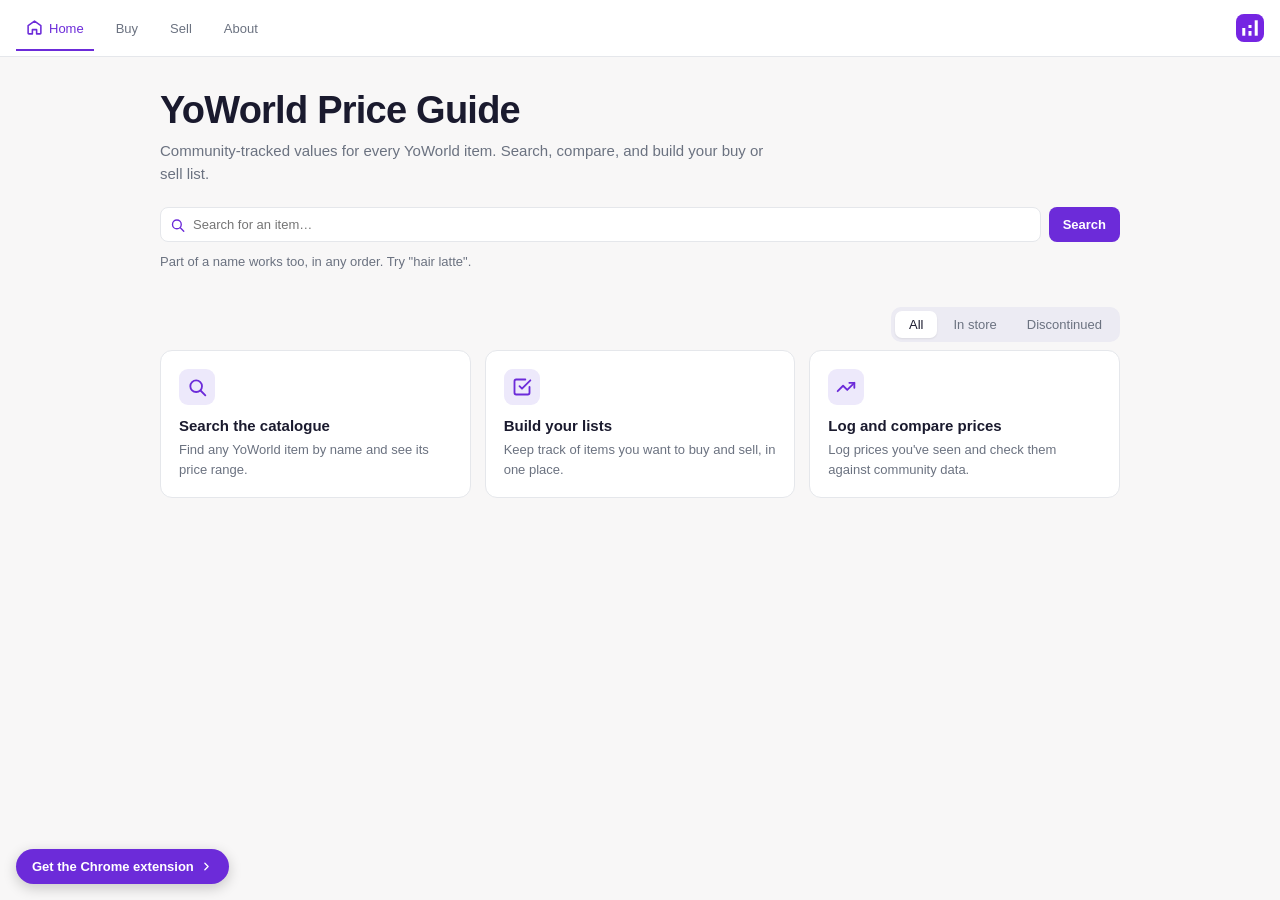
==== commit 8ad6078b: "heights" ====
--- a/index.html
+++ b/index.html
@@ -2,9 +2,20 @@
 <html lang="en">
 <head>
   <meta charset="UTF-8" />
+  <!-- Google tag (gtag.js) -->
+  <script async src="https://www.googletagmanager.com/gtag/js?id=G-JTVJ4QYRYX"></script>
+  <script>
+    window.dataLayer = window.dataLayer || [];
+    function gtag(){dataLayer.push(arguments);}
+    gtag('js', new Date());
+
+    gtag('config', 'G-JTVJ4QYRYX');
+  </script>
   <meta name="viewport" content="width=device-width, initial-scale=1.0" />
-  <title>YoWorld Price Guide | YoWorld Item Prices and Trading</title>
-  <meta name="description" content="YoWorld Price Guide: look up YoWorld item prices, see what items are trading for, and build your YoWorld buy and sell lists." />
+  <title>YoWorld Price Guide | YoWorld Item Prices and Values</title>
+  <meta name="description" content="Look up YoWorld item prices and values, see what items are trading for, and track your YoWorld buy and sell lists." />
+  <link rel="canonical" href="https://yoworldpriceguide.github.io/" />
+  <meta property="og:url" content="https://yoworldpriceguide.github.io/" />
   <meta name="keywords" content="YoWorld, YoWorld info, YoWorld price guide, YoWorld prices, YoWorld item values, YoWorld price checker, YoWorld trading, YoWorld buy and sell" />
   <meta name="theme-color" content="#6c2bd9" />
   <meta property="og:title" content="YoWorld Price Guide" />
@@ -23,19 +34,19 @@
 
   <header>
     <nav>
-      <a class="tab active" data-tab="search" href="index.html" title="Home">
+      <a class="tab active" data-tab="search" href="./" title="Home">
         <svg viewBox="0 0 24 24" fill="none" stroke="currentColor" stroke-width="2.2" stroke-linecap="round" stroke-linejoin="round" style="margin-right:6px"><path d="M3 9.5L12 3l9 6.5V20a1 1 0 0 1-1 1h-5v-6h-6v6H4a1 1 0 0 1-1-1z"/></svg>
         Home
       </a>
-      <a class="tab" data-tab="buy" href="buy.html">
+      <a class="tab" data-tab="buy" href="buy">
         Buy
         <span class="tab-badge hidden" id="header-buy-count">0</span>
       </a>
-      <a class="tab" data-tab="sell" href="sell.html">
+      <a class="tab" data-tab="sell" href="sell">
         Sell
         <span class="tab-badge hidden" id="header-sell-count">0</span>
       </a>
-      <a class="tab" data-tab="info" href="about.html">About</a>
+      <a class="tab" data-tab="info" href="about">About</a>
     </nav>
     <div class="header-actions">
       <button id="close-btn" title="Close">✕</button>
@@ -48,7 +59,6 @@
 
   </header>
 
-  <div id="price-request-banner" class="price-request-banner hidden"></div>
   <div id="submit-reminder-banner" class="price-request-banner hidden"></div>
 
   <main>
--- a/style.css
+++ b/style.css
@@ -95,36 +95,6 @@
   font-weight: 500;
   color: var(--purple);
   line-height: 1.4;
-}
-
-.price-request-banner-link {
-  background: none;
-  border: none;
-  cursor: pointer;
-  font: inherit;
-  font-weight: 500;
-  color: var(--purple);
-  text-align: left;
-  padding: 0;
-}
-
-.price-request-banner-link:hover {
-  text-decoration: underline;
-}
-
-.price-request-banner-arrow {
-  font-weight: 700;
-}
-
-.price-request-banner-item {
-  background: none;
-  border: none;
-  cursor: pointer;
-  font: inherit;
-  font-weight: 600;
-  color: var(--purple);
-  padding: 0;
-  text-decoration: underline;
 }
 
 .price-request-banner-dismiss {
@@ -858,11 +828,6 @@
   border-color: var(--purple);
 }
 
-#tab-buy:not(.paintboard-active) .wl-export-check,
-#tab-sell:not(.paintboard-active) .wl-export-check {
-  display: none;
-}
-
 .list-offer-row {
   display: flex;
   flex-direction: column;
@@ -1163,6 +1128,24 @@
 }
 
 .paintboard-preview-panel.hidden { display: none; }
+
+/* Shown on narrow screens only (see site.css); hidden while the sidebar is open */
+.generate-paintboards-btn {
+  display: none;
+  width: 100%;
+  margin-bottom: 14px;
+  padding: 10px 16px;
+  border: none;
+  border-radius: 8px;
+  background: var(--purple);
+  color: #fff;
+  font-size: 14px;
+  font-weight: 600;
+  cursor: pointer;
+}
+
+.generate-paintboards-btn:hover { background: var(--purple-mid); }
+.generate-paintboards-btn.hidden { display: none; }
 
 /* Export panel: a column beside the list that stays in view while the list scrolls */
 .paintboard-bar {
--- a/site.css
+++ b/site.css
@@ -226,26 +226,35 @@
   }
 }
 
-/* Link to the Chrome extension, next to the logo in the header */
+/* Link to the Chrome extension: a floating button in the bottom-left corner */
 .extension-cta {
-  margin-left: auto; /* keeps the link and the logo at the right edge */
-  align-self: center;
-  margin-bottom: 14px;
+  position: fixed;
+  left: 16px;
+  bottom: 16px;
+  z-index: 35; /* below the paintboard sidebar (z-index 40) so it never covers the Export button */
   display: inline-flex;
   align-items: center;
   gap: 6px;
-  padding: 7px 12px;
+  padding: 10px 16px;
   border-radius: 999px;
   background: var(--purple);
   color: #fff;
-  font-size: 12px;
+  font-size: 13px;
   font-weight: 600;
   white-space: nowrap;
   text-decoration: none;
+  box-shadow: 0 4px 14px rgba(0, 0, 0, 0.2);
 }
 
 .extension-cta:hover {
   background: var(--purple-mid);
+}
+
+/* Small screens: the extension button is hidden entirely (same breakpoint as the mobile sidebar) */
+@media (max-width: 800px) {
+  .extension-cta {
+    display: none;
+  }
 }
 
 /* Buy and Sell: the list and the export panel sit side by side */
@@ -304,4 +313,14 @@
   .paintboard-bar.collapsed {
     width: 40px;
   }
-}
+
+  /* Buy and sell pages: the sidebar is closed until "Generate paintboards" opens it */
+  #paintboard-bar-buy.collapsed,
+  #paintboard-bar-sell.collapsed {
+    display: none;
+  }
+
+  .generate-paintboards-btn {
+    display: block;
+  }
+}
